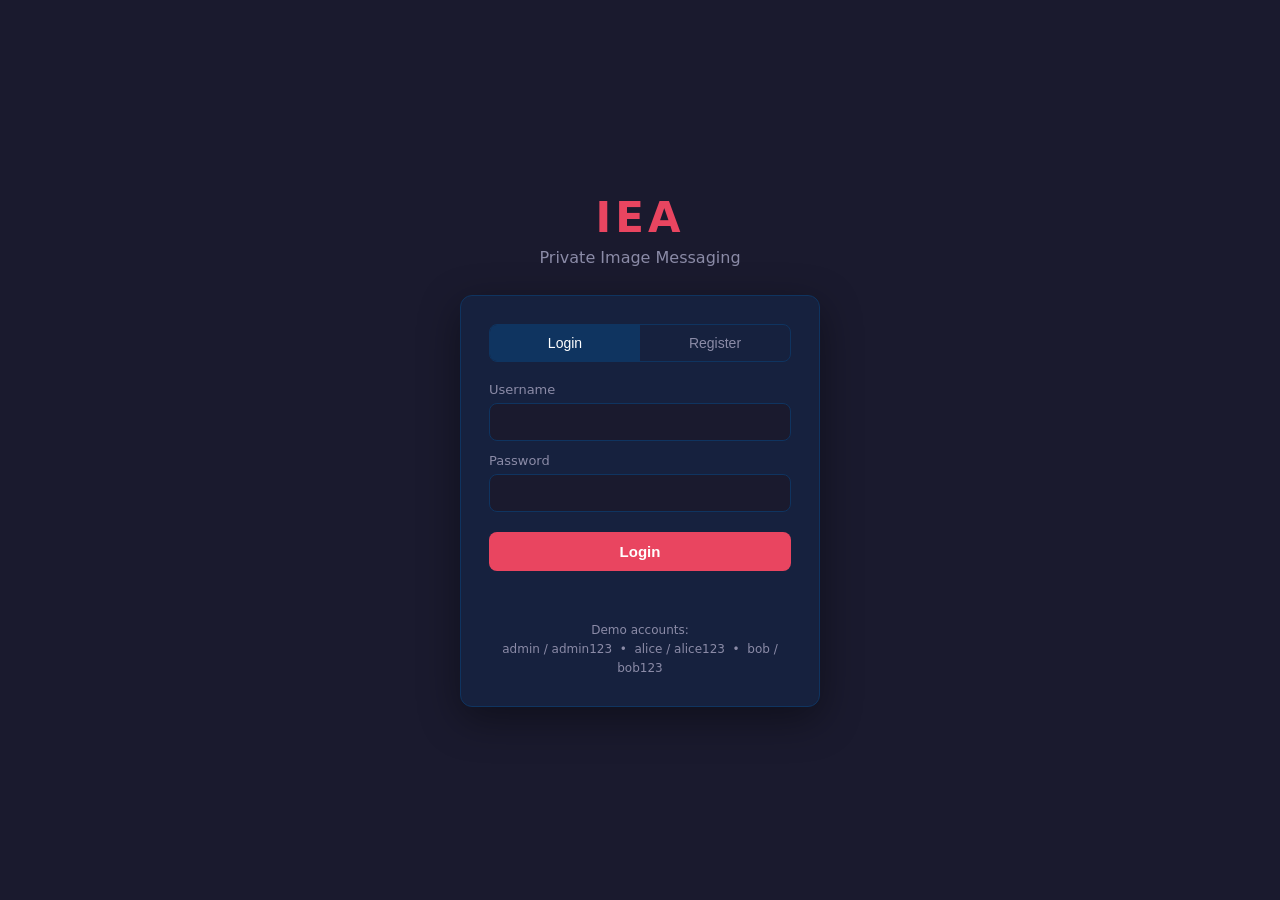
==== frontend/index.html @ 8508d0ea "initial commit" ====
<!DOCTYPE html>
<html lang="en">
<head>
  <meta charset="UTF-8" />
  <meta name="viewport" content="width=device-width, initial-scale=1.0" />
  <title>IEA - Login</title>
  <link rel="stylesheet" href="style.css" />
</head>
<body>
  <div class="auth-wrap">
    <div class="brand">
      <h1>IEA</h1>
      <p>Private Image Messaging</p>
    </div>

    <div class="card">
      <div class="tabs">
        <button id="tab-login" class="active" onclick="showTab('login')">Login</button>
        <button id="tab-register" onclick="showTab('register')">Register</button>
      </div>

      <!-- Login form -->
      <form id="login-form" onsubmit="return doLogin(event)">
        <label>Username</label>
        <input type="text" id="login-username" autocomplete="username" required />
        <label>Password</label>
        <input type="password" id="login-password" autocomplete="current-password" required />
        <button type="submit" class="primary">Login</button>
      </form>

      <!-- Register form -->
      <form id="register-form" style="display:none" onsubmit="return doRegister(event)">
        <label>Username</label>
        <input type="text" id="reg-username" required />
        <label>Password</label>
        <input type="password" id="reg-password" required />
        <button type="submit" class="primary">Create account</button>
      </form>

      <div id="msg" class="msg"></div>

      <div class="hint">
        Demo accounts:<br />
        admin / admin123 &nbsp;•&nbsp; alice / alice123 &nbsp;•&nbsp; bob / bob123
      </div>
    </div>
  </div>

  <script src="app.js"></script>
  <script>
    function showTab(which) {
      const isLogin = which === "login";
      document.getElementById("login-form").style.display = isLogin ? "block" : "none";
      document.getElementById("register-form").style.display = isLogin ? "none" : "block";
      document.getElementById("tab-login").classList.toggle("active", isLogin);
      document.getElementById("tab-register").classList.toggle("active", !isLogin);
      setMsg("");
    }

    function setMsg(text, kind) {
      const el = document.getElementById("msg");
      el.textContent = text;
      el.className = "msg" + (kind ? " " + kind : "");
    }

    async function doLogin(e) {
      e.preventDefault();
      setMsg("Logging in...");
      const username = document.getElementById("login-username").value.trim();
      const password = document.getElementById("login-password").value;
      try {
        const res = await fetch("/login", {
          method: "POST",
          headers: { "Content-Type": "application/json" },
          body: JSON.stringify({ username, password }),
        });
        const data = await res.json();
        if (!res.ok) {
          setMsg(data.detail || "Login failed", "error");
          return false;
        }
        sessionStorage.setItem("session_token", data.session_token);
        sessionStorage.setItem("username", data.username);
        sessionStorage.setItem("is_admin", data.is_admin ? "true" : "false");
        window.location.href = data.is_admin ? "admin.html" : "chat.html";
      } catch (err) {
        setMsg("Network error", "error");
      }
      return false;
    }

    async function doRegister(e) {
      e.preventDefault();
      setMsg("Creating account...");
      const username = document.getElementById("reg-username").value.trim();
      const password = document.getElementById("reg-password").value;
      try {
        const res = await fetch("/register", {
          method: "POST",
          headers: { "Content-Type": "application/json" },
          body: JSON.stringify({ username, password }),
        });
        const data = await res.json();
        if (!res.ok) {
          setMsg(data.detail || "Registration failed", "error");
          return false;
        }
        setMsg("Account created! You can log in now.", "ok");
        showTab("login");
        document.getElementById("login-username").value = username;
      } catch (err) {
        setMsg("Network error", "error");
      }
      return false;
    }

    // If already logged in, skip to the app.
    if (getToken()) {
      window.location.href = isAdmin() ? "admin.html" : "chat.html";
    }
  </script>
</body>
</html>
---- frontend/style.css ----
:root {
  --bg: #1a1a2e;
  --panel: #16213e;
  --accent: #0f3460;
  --highlight: #e94560;
  --text: #e6e6ef;
  --muted: #8b8ba7;
  --green: #3ddc84;
  --red: #ff5c6c;
}

* {
  box-sizing: border-box;
  margin: 0;
  padding: 0;
}

body {
  font-family: "Segoe UI", system-ui, -apple-system, sans-serif;
  background: var(--bg);
  color: var(--text);
  height: 100vh;
  overflow: hidden;
}

/* ------------------------- Auth (index.html) ------------------------- */
.auth-wrap {
  display: flex;
  align-items: center;
  justify-content: center;
  height: 100vh;
  flex-direction: column;
  overflow: auto;
}

.brand {
  text-align: center;
  margin-bottom: 28px;
}

.brand h1 {
  font-size: 42px;
  letter-spacing: 4px;
  color: var(--highlight);
}

.brand p {
  color: var(--muted);
  margin-top: 6px;
}

.card {
  background: var(--panel);
  border: 1px solid var(--accent);
  border-radius: 12px;
  padding: 28px;
  width: 360px;
  box-shadow: 0 12px 40px rgba(0, 0, 0, 0.4);
}

.tabs {
  display: flex;
  margin-bottom: 20px;
  border-radius: 8px;
  overflow: hidden;
  border: 1px solid var(--accent);
}

.tabs button {
  flex: 1;
  padding: 10px;
  background: transparent;
  color: var(--muted);
  border: none;
  cursor: pointer;
  font-size: 14px;
}

.tabs button.active {
  background: var(--accent);
  color: #fff;
}

label {
  display: block;
  font-size: 13px;
  color: var(--muted);
  margin: 12px 0 6px;
}

input[type="text"],
input[type="password"] {
  width: 100%;
  padding: 10px 12px;
  background: var(--bg);
  border: 1px solid var(--accent);
  border-radius: 8px;
  color: var(--text);
  font-size: 14px;
}

input:focus {
  outline: none;
  border-color: var(--highlight);
}

button.primary {
  width: 100%;
  margin-top: 20px;
  padding: 11px;
  background: var(--highlight);
  color: #fff;
  border: none;
  border-radius: 8px;
  cursor: pointer;
  font-size: 15px;
  font-weight: 600;
}

button.primary:hover {
  opacity: 0.9;
}

.msg {
  margin-top: 14px;
  font-size: 13px;
  text-align: center;
  min-height: 18px;
}

.msg.error {
  color: var(--red);
}

.msg.ok {
  color: var(--green);
}

.hint {
  margin-top: 18px;
  font-size: 12px;
  color: var(--muted);
  text-align: center;
  line-height: 1.6;
}

/* ------------------------- Chat (chat.html) ------------------------- */
.app {
  display: flex;
  height: 100vh;
}

.sidebar {
  width: 260px;
  background: var(--panel);
  border-right: 1px solid var(--accent);
  display: flex;
  flex-direction: column;
}

.sidebar-head {
  padding: 18px;
  border-bottom: 1px solid var(--accent);
}

.sidebar-head h2 {
  color: var(--highlight);
  letter-spacing: 2px;
}

.sidebar-head .me {
  font-size: 13px;
  color: var(--muted);
  margin-top: 4px;
}

.user-list {
  flex: 1;
  overflow-y: auto;
}

.user-item {
  padding: 12px 18px;
  cursor: pointer;
  display: flex;
  align-items: center;
  gap: 10px;
  border-bottom: 1px solid rgba(255, 255, 255, 0.04);
}

.user-item:hover {
  background: var(--accent);
}

.user-item.active {
  background: var(--accent);
  border-left: 3px solid var(--highlight);
}

.dot {
  width: 9px;
  height: 9px;
  border-radius: 50%;
  background: var(--muted);
  flex-shrink: 0;
}

.dot.online {
  background: var(--green);
  box-shadow: 0 0 6px var(--green);
}

.logout-btn {
  margin: 14px 18px;
  padding: 9px;
  background: transparent;
  border: 1px solid var(--highlight);
  color: var(--highlight);
  border-radius: 8px;
  cursor: pointer;
}

.logout-btn:hover {
  background: var(--highlight);
  color: #fff;
}

.main {
  flex: 1;
  display: flex;
  flex-direction: column;
}

.chat-head {
  padding: 18px;
  border-bottom: 1px solid var(--accent);
  background: var(--panel);
  font-size: 16px;
}

.messages {
  flex: 1;
  overflow-y: auto;
  padding: 20px;
  display: flex;
  flex-direction: column;
  gap: 14px;
}

.bubble {
  max-width: 60%;
  padding: 12px 14px;
  border-radius: 12px;
  background: var(--panel);
  border: 1px solid var(--accent);
  font-size: 14px;
}

.bubble.mine {
  align-self: flex-end;
  background: var(--accent);
}

.bubble .time {
  display: block;
  font-size: 11px;
  color: var(--muted);
  margin-top: 6px;
}

.bubble img {
  max-width: 240px;
  border-radius: 8px;
  margin-top: 8px;
  display: block;
}

.decrypt-btn {
  margin-top: 6px;
  padding: 7px 12px;
  background: var(--highlight);
  color: #fff;
  border: none;
  border-radius: 6px;
  cursor: pointer;
  font-size: 13px;
}

.sig {
  margin-top: 8px;
  font-size: 13px;
  font-weight: 600;
}

.sig.valid {
  color: var(--green);
}

.sig.invalid {
  color: var(--red);
}

.composer {
  padding: 16px 20px;
  border-top: 1px solid var(--accent);
  background: var(--panel);
  display: flex;
  gap: 12px;
  align-items: center;
}

.composer input[type="file"] {
  flex: 1;
  color: var(--muted);
  font-size: 13px;
}

.composer button {
  padding: 10px 22px;
  background: var(--highlight);
  color: #fff;
  border: none;
  border-radius: 8px;
  cursor: pointer;
  font-weight: 600;
}

.composer button:disabled {
  opacity: 0.5;
  cursor: not-allowed;
}

.empty {
  margin: auto;
  color: var(--muted);
  text-align: center;
}

.lock {
  color: var(--highlight);
}

/* Inline spinner shown during send / open (non-blocking) */
.spinner {
  display: inline-block;
  width: 14px;
  height: 14px;
  border: 2px solid rgba(255, 255, 255, 0.3);
  border-top-color: var(--highlight);
  border-radius: 50%;
  animation: spin 0.7s linear infinite;
  vertical-align: middle;
  margin-right: 7px;
}

@keyframes spin {
  to {
    transform: rotate(360deg);
  }
}

.status {
  display: flex;
  align-items: center;
  font-size: 13px;
  color: var(--muted);
  margin-top: 6px;
}

/* ------------------------- Admin (admin.html) ------------------------- */
.admin-wrap {
  height: 100vh;
  display: flex;
  flex-direction: column;
}

.admin-head {
  padding: 16px 24px;
  background: var(--panel);
  border-bottom: 1px solid var(--accent);
  display: flex;
  justify-content: space-between;
  align-items: center;
}

.admin-head h1 {
  color: var(--highlight);
  letter-spacing: 2px;
  font-size: 22px;
}

.admin-tabs {
  display: flex;
  gap: 4px;
  padding: 12px 24px 0;
  background: var(--panel);
}

.admin-tabs button {
  padding: 10px 18px;
  background: var(--bg);
  color: var(--muted);
  border: 1px solid var(--accent);
  border-bottom: none;
  border-radius: 8px 8px 0 0;
  cursor: pointer;
}

.admin-tabs button.active {
  background: var(--accent);
  color: #fff;
}

.admin-body {
  flex: 1;
  overflow-y: auto;
  padding: 24px;
}

table {
  width: 100%;
  border-collapse: collapse;
  font-size: 14px;
}

th,
td {
  text-align: left;
  padding: 10px 14px;
  border-bottom: 1px solid var(--accent);
}

th {
  color: var(--highlight);
  font-weight: 600;
}

tr:hover td {
  background: rgba(255, 255, 255, 0.03);
}

.badge {
  padding: 2px 8px;
  border-radius: 10px;
  font-size: 12px;
}

.badge.on {
  background: rgba(61, 220, 132, 0.2);
  color: var(--green);
}

.badge.off {
  background: rgba(139, 139, 167, 0.2);
  color: var(--muted);
}

.badge.admin {
  background: rgba(233, 69, 96, 0.2);
  color: var(--highlight);
}

.refresh-note {
  font-size: 12px;
  color: var(--muted);
}
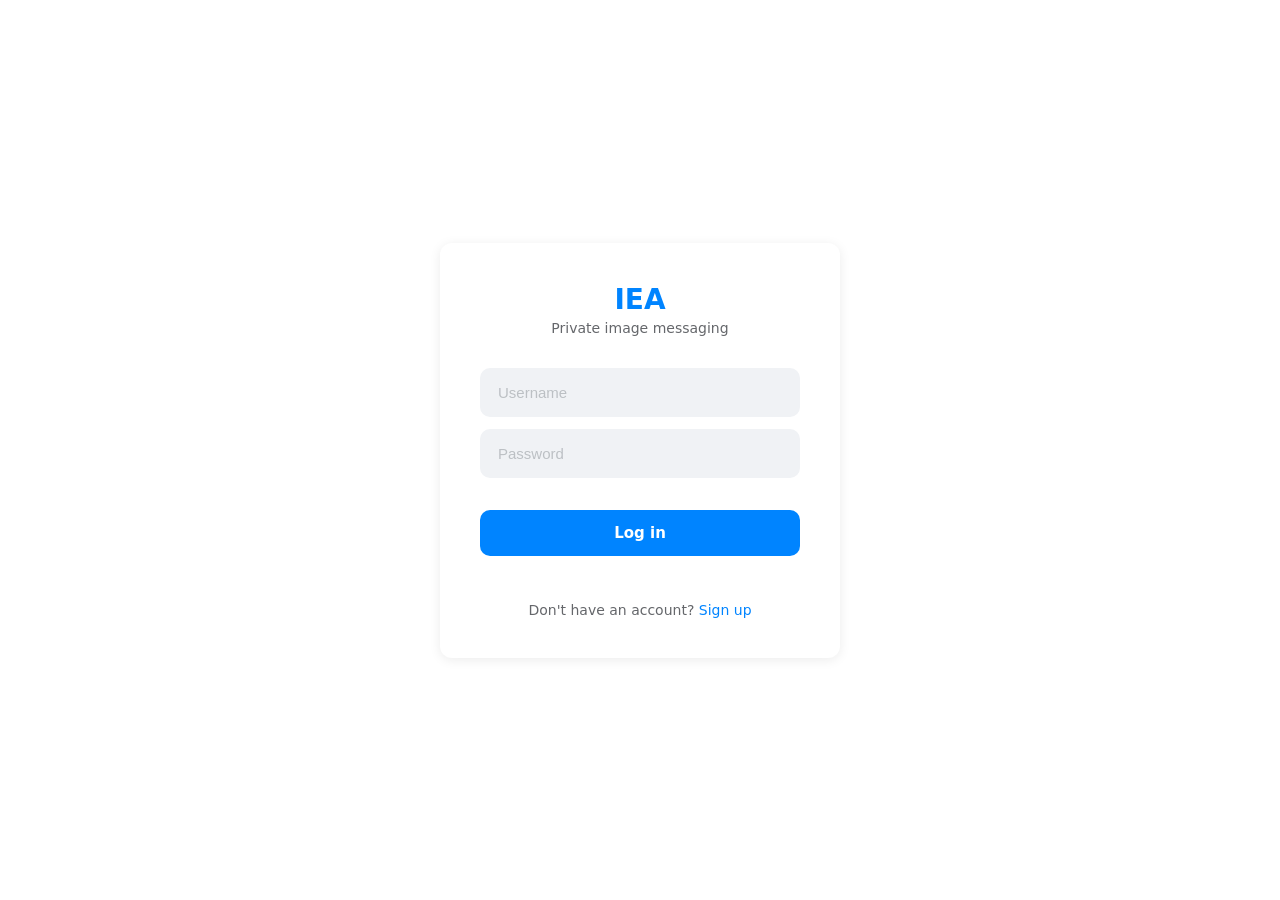
==== commit de13fa79: "blue and white UI" ====
--- a/frontend/index.html
+++ b/frontend/index.html
@@ -3,72 +3,70 @@
 <head>
   <meta charset="UTF-8" />
   <meta name="viewport" content="width=device-width, initial-scale=1.0" />
-  <title>IEA - Login</title>
+  <title>IEA</title>
   <link rel="stylesheet" href="style.css" />
 </head>
-<body>
-  <div class="auth-wrap">
-    <div class="brand">
-      <h1>IEA</h1>
-      <p>Private Image Messaging</p>
-    </div>
+<body class="login-page">
+  <div class="login-card">
+    <div class="app-name">IEA</div>
+    <div class="subtitle">Private image messaging</div>
 
-    <div class="card">
-      <div class="tabs">
-        <button id="tab-login" class="active" onclick="showTab('login')">Login</button>
-        <button id="tab-register" onclick="showTab('register')">Register</button>
-      </div>
+    <form id="auth-form" onsubmit="return submitAuth(event)">
+      <input class="field" type="text" id="username" placeholder="Username"
+             autocomplete="username" required />
+      <input class="field" type="password" id="password" placeholder="Password"
+             autocomplete="current-password" required />
+      <button type="submit" class="btn-primary" id="submit-btn">Log in</button>
+    </form>
 
-      <!-- Login form -->
-      <form id="login-form" onsubmit="return doLogin(event)">
-        <label>Username</label>
-        <input type="text" id="login-username" autocomplete="username" required />
-        <label>Password</label>
-        <input type="password" id="login-password" autocomplete="current-password" required />
-        <button type="submit" class="primary">Login</button>
-      </form>
+    <div class="error-text" id="error"></div>
 
-      <!-- Register form -->
-      <form id="register-form" style="display:none" onsubmit="return doRegister(event)">
-        <label>Username</label>
-        <input type="text" id="reg-username" required />
-        <label>Password</label>
-        <input type="password" id="reg-password" required />
-        <button type="submit" class="primary">Create account</button>
-      </form>
-
-      <div id="msg" class="msg"></div>
-
-      <div class="hint">
-        Demo accounts:<br />
-        admin / admin123 &nbsp;•&nbsp; alice / alice123 &nbsp;•&nbsp; bob / bob123
-      </div>
+    <div class="toggle-text" id="toggle">
+      Don't have an account? <span class="link" onclick="toggleMode()">Sign up</span>
     </div>
   </div>
 
   <script src="app.js"></script>
   <script>
-    function showTab(which) {
-      const isLogin = which === "login";
-      document.getElementById("login-form").style.display = isLogin ? "block" : "none";
-      document.getElementById("register-form").style.display = isLogin ? "none" : "block";
-      document.getElementById("tab-login").classList.toggle("active", isLogin);
-      document.getElementById("tab-register").classList.toggle("active", !isLogin);
-      setMsg("");
+    let mode = "login"; // or "register"
+
+    function toggleMode() {
+      mode = mode === "login" ? "register" : "login";
+      const isLogin = mode === "login";
+      document.getElementById("submit-btn").textContent = isLogin ? "Log in" : "Create Account";
+      document.getElementById("toggle").innerHTML = isLogin
+        ? `Don't have an account? <span class="link" onclick="toggleMode()">Sign up</span>`
+        : `Already have an account? <span class="link" onclick="toggleMode()">Log in</span>`;
+      setError("");
     }
 
-    function setMsg(text, kind) {
-      const el = document.getElementById("msg");
-      el.textContent = text;
-      el.className = "msg" + (kind ? " " + kind : "");
+    function setError(text) {
+      document.getElementById("error").textContent = text;
     }
 
-    async function doLogin(e) {
+    async function submitAuth(e) {
       e.preventDefault();
-      setMsg("Logging in...");
-      const username = document.getElementById("login-username").value.trim();
-      const password = document.getElementById("login-password").value;
+      setError("");
+      const username = document.getElementById("username").value.trim();
+      const password = document.getElementById("password").value;
+      const btn = document.getElementById("submit-btn");
+      btn.disabled = true;
+
       try {
+        if (mode === "register") {
+          const res = await fetch("/register", {
+            method: "POST",
+            headers: { "Content-Type": "application/json" },
+            body: JSON.stringify({ username, password }),
+          });
+          const data = await res.json();
+          if (!res.ok) {
+            setError(data.detail || "Could not create account");
+            return false;
+          }
+          // Auto-login after successful registration.
+        }
+
         const res = await fetch("/login", {
           method: "POST",
           headers: { "Content-Type": "application/json" },
@@ -76,7 +74,7 @@
         });
         const data = await res.json();
         if (!res.ok) {
-          setMsg(data.detail || "Login failed", "error");
+          setError(data.detail || "Incorrect username or password");
           return false;
         }
         sessionStorage.setItem("session_token", data.session_token);
@@ -84,37 +82,13 @@
         sessionStorage.setItem("is_admin", data.is_admin ? "true" : "false");
         window.location.href = data.is_admin ? "admin.html" : "chat.html";
       } catch (err) {
-        setMsg("Network error", "error");
+        setError("Something went wrong, try again");
+      } finally {
+        btn.disabled = false;
       }
       return false;
     }
 
-    async function doRegister(e) {
-      e.preventDefault();
-      setMsg("Creating account...");
-      const username = document.getElementById("reg-username").value.trim();
-      const password = document.getElementById("reg-password").value;
-      try {
-        const res = await fetch("/register", {
-          method: "POST",
-          headers: { "Content-Type": "application/json" },
-          body: JSON.stringify({ username, password }),
-        });
-        const data = await res.json();
-        if (!res.ok) {
-          setMsg(data.detail || "Registration failed", "error");
-          return false;
-        }
-        setMsg("Account created! You can log in now.", "ok");
-        showTab("login");
-        document.getElementById("login-username").value = username;
-      } catch (err) {
-        setMsg("Network error", "error");
-      }
-      return false;
-    }
-
-    // If already logged in, skip to the app.
     if (getToken()) {
       window.location.href = isAdmin() ? "admin.html" : "chat.html";
     }
--- a/frontend/style.css
+++ b/frontend/style.css
@@ -1,12 +1,22 @@
 :root {
-  --bg: #1a1a2e;
-  --panel: #16213e;
-  --accent: #0f3460;
-  --highlight: #e94560;
-  --text: #e6e6ef;
-  --muted: #8b8ba7;
-  --green: #3ddc84;
-  --red: #ff5c6c;
+  --white: #ffffff;
+  --bg-app: #ffffff;
+  --bg-sidebar: #f0f2f5;
+  --bg-input: #f0f2f5;
+  --bg-hover: #f0f2f5;
+  --bg-active: #e7f3ff;
+  --blue: #0084ff;
+  --blue-dark: #0073e6;
+  --bubble-sent: #0084ff;
+  --bubble-sent-text: #ffffff;
+  --bubble-received: #e4e6eb;
+  --bubble-received-text: #050505;
+  --text-primary: #050505;
+  --text-secondary: #65676b;
+  --text-placeholder: #bcc0c4;
+  --border: #e4e6eb;
+  --online-dot: #31a24c;
+  --error: #e41e3f;
 }
 
 * {
@@ -15,342 +25,489 @@
   padding: 0;
 }
 
+html,
 body {
-  font-family: "Segoe UI", system-ui, -apple-system, sans-serif;
-  background: var(--bg);
-  color: var(--text);
+  height: 100%;
+  font-family: system-ui, -apple-system, sans-serif;
+  background: var(--bg-app);
+  color: var(--text-primary);
+}
+
+body {
+  overflow: hidden;
+}
+
+button {
+  font-family: inherit;
+}
+
+/* =========================================================================
+   Login (index.html)
+   ========================================================================= */
+.login-page {
   height: 100vh;
+  display: flex;
+  align-items: center;
+  justify-content: center;
+  background: var(--white);
+}
+
+.login-card {
+  background: var(--white);
+  width: 400px;
+  padding: 40px;
+  border-radius: 12px;
+  box-shadow: 0 2px 12px rgba(0, 0, 0, 0.08);
+}
+
+.login-card .app-name {
+  font-size: 28px;
+  font-weight: 700;
+  color: var(--blue);
+  text-align: center;
+  margin-bottom: 4px;
+}
+
+.login-card .subtitle {
+  font-size: 14px;
+  color: var(--text-secondary);
+  text-align: center;
+  margin-bottom: 32px;
+}
+
+.field {
+  width: 100%;
+  background: var(--bg-input);
+  border: 2px solid transparent;
+  border-radius: 10px;
+  padding: 14px 16px;
+  font-size: 15px;
+  outline: none;
+  margin-bottom: 12px;
+  color: var(--text-primary);
+}
+
+.field::placeholder {
+  color: var(--text-placeholder);
+}
+
+.field:focus {
+  border: 2px solid var(--blue);
+}
+
+.btn-primary {
+  width: 100%;
+  background: var(--blue);
+  color: var(--white);
+  border: none;
+  border-radius: 10px;
+  padding: 14px;
+  font-size: 15px;
+  font-weight: 600;
+  cursor: pointer;
+  margin-top: 20px;
+}
+
+.btn-primary:hover {
+  background: var(--blue-dark);
+}
+
+.btn-primary:disabled {
+  opacity: 0.7;
+  cursor: default;
+}
+
+.toggle-text {
+  font-size: 14px;
+  color: var(--text-secondary);
+  text-align: center;
+  margin-top: 18px;
+}
+
+.toggle-text .link {
+  color: var(--blue);
+  cursor: pointer;
+}
+
+.toggle-text .link:hover {
+  text-decoration: none;
+  color: var(--blue-dark);
+}
+
+.error-text {
+  font-size: 13px;
+  color: var(--error);
+  text-align: center;
+  margin-top: 12px;
+  min-height: 16px;
+}
+
+/* =========================================================================
+   Chat (chat.html)
+   ========================================================================= */
+.app {
+  display: flex;
+  height: 100vh;
+}
+
+/* ---- Sidebar ---- */
+.sidebar {
+  width: 280px;
+  flex-shrink: 0;
+  background: var(--bg-sidebar);
+  display: flex;
+  flex-direction: column;
+  height: 100vh;
+}
+
+.sidebar-top {
+  height: 60px;
+  display: flex;
+  align-items: center;
+  justify-content: space-between;
+  padding: 0 12px;
+  flex-shrink: 0;
+}
+
+.sidebar-top .title {
+  font-size: 20px;
+  font-weight: 700;
+  color: var(--text-primary);
+  padding-left: 4px;
+}
+
+.icon-btn {
+  width: 36px;
+  height: 36px;
+  border-radius: 50%;
+  background: var(--bg-hover);
+  border: none;
+  cursor: pointer;
+  font-size: 20px;
+  line-height: 1;
+  color: var(--text-secondary);
+  display: flex;
+  align-items: center;
+  justify-content: center;
+}
+
+.icon-btn:hover {
+  background: #e2e5e9;
+}
+
+/* Search panel slides in */
+.search-panel {
+  max-height: 0;
   overflow: hidden;
-}
-
-/* ------------------------- Auth (index.html) ------------------------- */
-.auth-wrap {
-  display: flex;
-  align-items: center;
-  justify-content: center;
-  height: 100vh;
-  flex-direction: column;
-  overflow: auto;
-}
-
-.brand {
-  text-align: center;
-  margin-bottom: 28px;
-}
-
-.brand h1 {
-  font-size: 42px;
-  letter-spacing: 4px;
-  color: var(--highlight);
-}
-
-.brand p {
-  color: var(--muted);
-  margin-top: 6px;
-}
-
-.card {
-  background: var(--panel);
-  border: 1px solid var(--accent);
+  transition: max-height 0.25s ease;
+  padding: 0 12px;
+}
+
+.search-panel.open {
+  max-height: 140px;
+}
+
+.search-input {
+  width: 100%;
+  background: var(--bg-input);
+  border: 2px solid transparent;
+  border-radius: 10px;
+  padding: 10px 14px;
+  font-size: 14px;
+  outline: none;
+  margin: 4px 0 8px;
+}
+
+.search-input:focus {
+  border: 2px solid var(--blue);
+}
+
+.search-result {
+  font-size: 13px;
+  color: var(--text-secondary);
+  display: flex;
+  align-items: center;
+  gap: 8px;
+  padding: 0 2px 8px;
+  min-height: 18px;
+}
+
+.search-result .check {
+  color: var(--online-dot);
+}
+
+.add-pill {
+  background: var(--blue);
+  color: var(--white);
+  border: none;
   border-radius: 12px;
-  padding: 28px;
-  width: 360px;
-  box-shadow: 0 12px 40px rgba(0, 0, 0, 0.4);
-}
-
-.tabs {
-  display: flex;
-  margin-bottom: 20px;
-  border-radius: 8px;
-  overflow: hidden;
-  border: 1px solid var(--accent);
-}
-
-.tabs button {
-  flex: 1;
-  padding: 10px;
-  background: transparent;
-  color: var(--muted);
-  border: none;
-  cursor: pointer;
-  font-size: 14px;
-}
-
-.tabs button.active {
-  background: var(--accent);
-  color: #fff;
-}
-
-label {
-  display: block;
-  font-size: 13px;
-  color: var(--muted);
-  margin: 12px 0 6px;
-}
-
-input[type="text"],
-input[type="password"] {
-  width: 100%;
-  padding: 10px 12px;
-  background: var(--bg);
-  border: 1px solid var(--accent);
-  border-radius: 8px;
-  color: var(--text);
-  font-size: 14px;
-}
-
-input:focus {
-  outline: none;
-  border-color: var(--highlight);
-}
-
-button.primary {
-  width: 100%;
-  margin-top: 20px;
-  padding: 11px;
-  background: var(--highlight);
-  color: #fff;
-  border: none;
-  border-radius: 8px;
-  cursor: pointer;
-  font-size: 15px;
-  font-weight: 600;
-}
-
-button.primary:hover {
-  opacity: 0.9;
-}
-
-.msg {
-  margin-top: 14px;
-  font-size: 13px;
-  text-align: center;
-  min-height: 18px;
-}
-
-.msg.error {
-  color: var(--red);
-}
-
-.msg.ok {
-  color: var(--green);
-}
-
-.hint {
-  margin-top: 18px;
+  padding: 3px 12px;
   font-size: 12px;
-  color: var(--muted);
-  text-align: center;
-  line-height: 1.6;
-}
-
-/* ------------------------- Chat (chat.html) ------------------------- */
-.app {
-  display: flex;
-  height: 100vh;
-}
-
-.sidebar {
-  width: 260px;
-  background: var(--panel);
-  border-right: 1px solid var(--accent);
-  display: flex;
-  flex-direction: column;
-}
-
-.sidebar-head {
-  padding: 18px;
-  border-bottom: 1px solid var(--accent);
-}
-
-.sidebar-head h2 {
-  color: var(--highlight);
-  letter-spacing: 2px;
-}
-
-.sidebar-head .me {
-  font-size: 13px;
-  color: var(--muted);
-  margin-top: 4px;
-}
-
+  font-weight: 600;
+  cursor: pointer;
+  margin-left: auto;
+}
+
+.add-pill:hover {
+  background: var(--blue-dark);
+}
+
+/* User list */
 .user-list {
   flex: 1;
   overflow-y: auto;
+  padding: 4px 0;
 }
 
 .user-item {
-  padding: 12px 18px;
-  cursor: pointer;
-  display: flex;
-  align-items: center;
-  gap: 10px;
-  border-bottom: 1px solid rgba(255, 255, 255, 0.04);
+  display: flex;
+  align-items: center;
+  gap: 12px;
+  padding: 8px 12px;
+  margin: 2px 8px;
+  border-radius: 8px;
+  cursor: pointer;
 }
 
 .user-item:hover {
-  background: var(--accent);
+  background: var(--bg-hover);
 }
 
 .user-item.active {
-  background: var(--accent);
-  border-left: 3px solid var(--highlight);
-}
-
-.dot {
-  width: 9px;
-  height: 9px;
+  background: var(--bg-active);
+}
+
+.user-item.active .u-name {
+  color: var(--blue);
+}
+
+.avatar {
+  flex-shrink: 0;
   border-radius: 50%;
-  background: var(--muted);
-  flex-shrink: 0;
-}
-
-.dot.online {
-  background: var(--green);
-  box-shadow: 0 0 6px var(--green);
-}
-
-.logout-btn {
-  margin: 14px 18px;
-  padding: 9px;
-  background: transparent;
-  border: 1px solid var(--highlight);
-  color: var(--highlight);
-  border-radius: 8px;
-  cursor: pointer;
-}
-
-.logout-btn:hover {
-  background: var(--highlight);
-  color: #fff;
-}
-
-.main {
+  display: flex;
+  align-items: center;
+  justify-content: center;
+  color: var(--white);
+  font-weight: 600;
+}
+
+.avatar.lg {
+  width: 44px;
+  height: 44px;
+  font-size: 18px;
+}
+
+.avatar.sm {
+  width: 36px;
+  height: 36px;
+  font-size: 15px;
+}
+
+.u-text {
   flex: 1;
+  min-width: 0;
+}
+
+.u-name {
+  font-size: 14px;
+  font-weight: 600;
+  color: var(--text-primary);
+}
+
+.u-sub {
+  font-size: 13px;
+  color: var(--text-secondary);
+}
+
+.online-dot {
+  width: 10px;
+  height: 10px;
+  border-radius: 50%;
+  background: var(--online-dot);
+  flex-shrink: 0;
+}
+
+.sidebar-bottom {
+  padding: 10px 12px;
+  display: flex;
+  align-items: center;
+  justify-content: space-between;
+  font-size: 13px;
+  color: var(--text-secondary);
+}
+
+.text-link {
+  background: none;
+  border: none;
+  color: var(--blue);
+  cursor: pointer;
+  font-size: 13px;
+  padding: 0;
+}
+
+.text-link:hover {
+  color: var(--blue-dark);
+}
+
+/* ---- Chat area ---- */
+.chat {
+  flex: 1;
   display: flex;
   flex-direction: column;
-}
-
-.chat-head {
-  padding: 18px;
-  border-bottom: 1px solid var(--accent);
-  background: var(--panel);
+  height: 100vh;
+  background: var(--white);
+}
+
+.chat-header {
+  height: 60px;
+  flex-shrink: 0;
+  display: flex;
+  align-items: center;
+  padding: 0 16px;
+  border-bottom: 1px solid var(--border);
+}
+
+.chat-header .ch-text {
+  margin-left: 12px;
+}
+
+.chat-header .ch-name {
   font-size: 16px;
+  font-weight: 700;
+  color: var(--text-primary);
+}
+
+.chat-header .ch-status {
+  font-size: 13px;
+}
+
+.ch-status.online {
+  color: var(--online-dot);
+}
+
+.ch-status.offline {
+  color: var(--text-secondary);
 }
 
 .messages {
   flex: 1;
   overflow-y: auto;
-  padding: 20px;
+  padding: 16px;
   display: flex;
   flex-direction: column;
-  gap: 14px;
+}
+
+.date-sep {
+  text-align: center;
+  font-size: 12px;
+  color: var(--text-secondary);
+  margin: 16px 0;
+}
+
+/* a row holds optional avatar + bubble */
+.msg-row {
+  display: flex;
+  align-items: flex-end;
+  gap: 8px;
+  margin-bottom: 2px;
+}
+
+.msg-row.last {
+  margin-bottom: 10px;
+}
+
+.msg-row.sent {
+  justify-content: flex-end;
+}
+
+.msg-row .avatar.sm {
+  margin-bottom: 2px;
+}
+
+.avatar-spacer {
+  width: 36px;
+  flex-shrink: 0;
 }
 
 .bubble {
-  max-width: 60%;
-  padding: 12px 14px;
+  max-width: 65%;
+  padding: 10px 14px;
+  font-size: 15px;
+  line-height: 1.35;
+  word-wrap: break-word;
+}
+
+.bubble.received {
+  background: var(--bubble-received);
+  color: var(--bubble-received-text);
+  border-radius: 18px 18px 18px 4px;
+}
+
+.bubble.sent {
+  background: var(--bubble-sent);
+  color: var(--bubble-sent-text);
+  border-radius: 18px 18px 4px 18px;
+}
+
+.bubble .img-label {
+  display: flex;
+  align-items: center;
+  gap: 7px;
+}
+
+.view-btn {
+  background: none;
+  border: none;
+  color: var(--blue);
+  font-weight: 600;
+  font-size: 14px;
+  padding: 4px 0;
+  cursor: pointer;
+}
+
+.view-btn:hover {
+  opacity: 0.8;
+}
+
+.bubble img {
+  display: block;
+  max-width: 240px;
   border-radius: 12px;
-  background: var(--panel);
-  border: 1px solid var(--accent);
-  font-size: 14px;
-}
-
-.bubble.mine {
-  align-self: flex-end;
-  background: var(--accent);
-}
-
-.bubble .time {
-  display: block;
-  font-size: 11px;
-  color: var(--muted);
-  margin-top: 6px;
-}
-
-.bubble img {
-  max-width: 240px;
-  border-radius: 8px;
-  margin-top: 8px;
-  display: block;
-}
-
-.decrypt-btn {
-  margin-top: 6px;
-  padding: 7px 12px;
-  background: var(--highlight);
-  color: #fff;
-  border: none;
-  border-radius: 6px;
-  cursor: pointer;
-  font-size: 13px;
-}
-
-.sig {
-  margin-top: 8px;
-  font-size: 13px;
-  font-weight: 600;
-}
-
-.sig.valid {
-  color: var(--green);
-}
-
-.sig.invalid {
-  color: var(--red);
-}
-
-.composer {
-  padding: 16px 20px;
-  border-top: 1px solid var(--accent);
-  background: var(--panel);
-  display: flex;
-  gap: 12px;
-  align-items: center;
-}
-
-.composer input[type="file"] {
-  flex: 1;
-  color: var(--muted);
-  font-size: 13px;
-}
-
-.composer button {
-  padding: 10px 22px;
-  background: var(--highlight);
-  color: #fff;
-  border: none;
-  border-radius: 8px;
-  cursor: pointer;
-  font-weight: 600;
-}
-
-.composer button:disabled {
-  opacity: 0.5;
-  cursor: not-allowed;
-}
-
-.empty {
-  margin: auto;
-  color: var(--muted);
-  text-align: center;
-}
-
-.lock {
-  color: var(--highlight);
-}
-
-/* Inline spinner shown during send / open (non-blocking) */
+  margin-top: 4px;
+}
+
+.delivered {
+  font-size: 12px;
+  color: var(--text-secondary);
+  margin-top: 4px;
+}
+
+.bubble.sent .delivered {
+  color: rgba(255, 255, 255, 0.85);
+}
+
+.loading-inline {
+  display: flex;
+  align-items: center;
+  font-size: 14px;
+  color: var(--text-secondary);
+  padding: 4px 0;
+}
+
 .spinner {
   display: inline-block;
   width: 14px;
   height: 14px;
-  border: 2px solid rgba(255, 255, 255, 0.3);
-  border-top-color: var(--highlight);
+  border: 2px solid rgba(0, 0, 0, 0.15);
+  border-top-color: var(--blue);
   border-radius: 50%;
   animation: spin 0.7s linear infinite;
-  vertical-align: middle;
-  margin-right: 7px;
+  margin-right: 8px;
+}
+
+.bubble.sent .spinner {
+  border: 2px solid rgba(255, 255, 255, 0.4);
+  border-top-color: var(--white);
 }
 
 @keyframes spin {
@@ -359,56 +516,120 @@
   }
 }
 
-.status {
-  display: flex;
-  align-items: center;
-  font-size: 13px;
-  color: var(--muted);
-  margin-top: 6px;
-}
-
-/* ------------------------- Admin (admin.html) ------------------------- */
+.empty-chat {
+  margin: auto;
+  text-align: center;
+  color: var(--text-secondary);
+  font-size: 15px;
+}
+
+/* Composer */
+.composer {
+  flex-shrink: 0;
+  display: flex;
+  align-items: center;
+  gap: 10px;
+  padding: 12px 16px;
+  border-top: 1px solid var(--border);
+}
+
+.attach-btn {
+  width: 40px;
+  height: 40px;
+  border-radius: 50%;
+  background: var(--bg-input);
+  border: none;
+  cursor: pointer;
+  font-size: 20px;
+  color: var(--blue);
+  flex-shrink: 0;
+}
+
+.attach-btn:hover {
+  background: #e2e5e9;
+}
+
+.composer-field {
+  flex: 1;
+  background: var(--bg-input);
+  border-radius: 20px;
+  padding: 10px 16px;
+  font-size: 14px;
+  color: var(--text-secondary);
+  min-height: 40px;
+  display: flex;
+  align-items: center;
+}
+
+.send-btn {
+  background: var(--blue);
+  color: var(--white);
+  border: none;
+  border-radius: 20px;
+  padding: 10px 20px;
+  font-size: 14px;
+  font-weight: 600;
+  cursor: pointer;
+  flex-shrink: 0;
+}
+
+.send-btn:hover {
+  background: var(--blue-dark);
+}
+
+.send-btn:disabled {
+  opacity: 0.5;
+  cursor: default;
+}
+
+/* =========================================================================
+   Admin (admin.html) — light theme, internal monitoring tool
+   ========================================================================= */
 .admin-wrap {
   height: 100vh;
   display: flex;
   flex-direction: column;
+  background: var(--white);
 }
 
 .admin-head {
-  padding: 16px 24px;
-  background: var(--panel);
-  border-bottom: 1px solid var(--accent);
-  display: flex;
+  height: 60px;
+  display: flex;
+  align-items: center;
   justify-content: space-between;
-  align-items: center;
+  padding: 0 24px;
+  border-bottom: 1px solid var(--border);
 }
 
 .admin-head h1 {
-  color: var(--highlight);
-  letter-spacing: 2px;
-  font-size: 22px;
+  font-size: 20px;
+  font-weight: 700;
+  color: var(--blue);
 }
 
 .admin-tabs {
   display: flex;
-  gap: 4px;
+  gap: 8px;
   padding: 12px 24px 0;
-  background: var(--panel);
 }
 
 .admin-tabs button {
-  padding: 10px 18px;
-  background: var(--bg);
-  color: var(--muted);
-  border: 1px solid var(--accent);
-  border-bottom: none;
-  border-radius: 8px 8px 0 0;
-  cursor: pointer;
+  padding: 8px 16px;
+  background: var(--bg-input);
+  color: var(--text-secondary);
+  border: none;
+  border-radius: 8px;
+  cursor: pointer;
+  font-size: 14px;
+}
+
+.admin-tabs button:hover {
+  background: #e2e5e9;
 }
 
 .admin-tabs button.active {
-  background: var(--accent);
-  color: #fff;
+  background: var(--blue);
+  color: var(--white);
 }
 
 .admin-body {
@@ -427,40 +648,42 @@
 td {
   text-align: left;
   padding: 10px 14px;
-  border-bottom: 1px solid var(--accent);
+  border-bottom: 1px solid var(--border);
 }
 
 th {
-  color: var(--highlight);
-  font-weight: 600;
+  color: var(--text-secondary);
+  font-weight: 600;
+  font-size: 13px;
 }
 
 tr:hover td {
-  background: rgba(255, 255, 255, 0.03);
+  background: var(--bg-hover);
 }
 
 .badge {
-  padding: 2px 8px;
-  border-radius: 10px;
+  padding: 2px 10px;
+  border-radius: 12px;
   font-size: 12px;
+  font-weight: 600;
 }
 
 .badge.on {
-  background: rgba(61, 220, 132, 0.2);
-  color: var(--green);
+  background: #e3f3e6;
+  color: var(--online-dot);
 }
 
 .badge.off {
-  background: rgba(139, 139, 167, 0.2);
-  color: var(--muted);
+  background: var(--bg-input);
+  color: var(--text-secondary);
 }
 
 .badge.admin {
-  background: rgba(233, 69, 96, 0.2);
-  color: var(--highlight);
+  background: var(--bg-active);
+  color: var(--blue);
 }
 
 .refresh-note {
   font-size: 12px;
-  color: var(--muted);
-}
+  color: var(--text-secondary);
+}
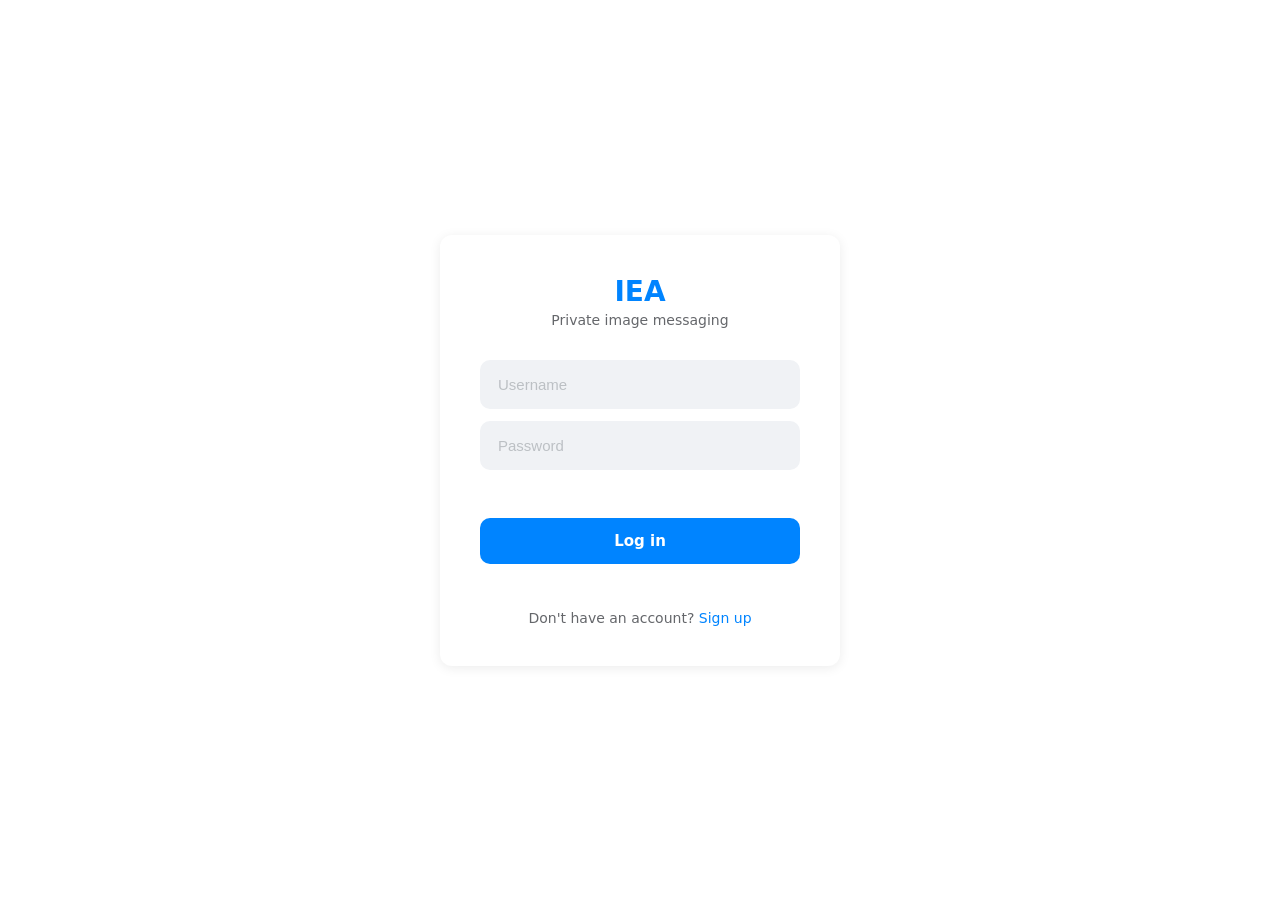
==== commit ba41f2e6: "image viewing issue fixed" ====
--- a/frontend/index.html
+++ b/frontend/index.html
@@ -16,6 +16,9 @@
              autocomplete="username" required />
       <input class="field" type="password" id="password" placeholder="Password"
              autocomplete="current-password" required />
+      <input class="field" type="password" id="confirm-password"
+             placeholder="Confirm password" style="display:none" />
+      <div class="error-text" id="confirm-error" style="margin-top:0"></div>
       <button type="submit" class="btn-primary" id="submit-btn">Log in</button>
     </form>
 
@@ -37,6 +40,9 @@
       document.getElementById("toggle").innerHTML = isLogin
         ? `Don't have an account? <span class="link" onclick="toggleMode()">Sign up</span>`
         : `Already have an account? <span class="link" onclick="toggleMode()">Log in</span>`;
+      // Confirm-password field is only shown when registering.
+      document.getElementById("confirm-password").style.display = isLogin ? "none" : "block";
+      document.getElementById("confirm-error").textContent = "";
       setError("");
     }
 
@@ -47,9 +53,20 @@
     async function submitAuth(e) {
       e.preventDefault();
       setError("");
+      document.getElementById("confirm-error").textContent = "";
       const username = document.getElementById("username").value.trim();
       const password = document.getElementById("password").value;
       const btn = document.getElementById("submit-btn");
+
+      // Confirm-password check (frontend validation only).
+      if (mode === "register") {
+        const confirm = document.getElementById("confirm-password").value;
+        if (password !== confirm) {
+          document.getElementById("confirm-error").textContent = "Passwords do not match";
+          return false;
+        }
+      }
+
       btn.disabled = true;
 
       try {
--- a/frontend/style.css
+++ b/frontend/style.css
@@ -476,6 +476,13 @@
   margin-top: 4px;
 }
 
+.img-placeholder {
+  width: 200px;
+  height: 120px;
+  border-radius: 12px;
+  background: rgba(255, 255, 255, 0.25);
+}
+
 .delivered {
   font-size: 12px;
   color: var(--text-secondary);
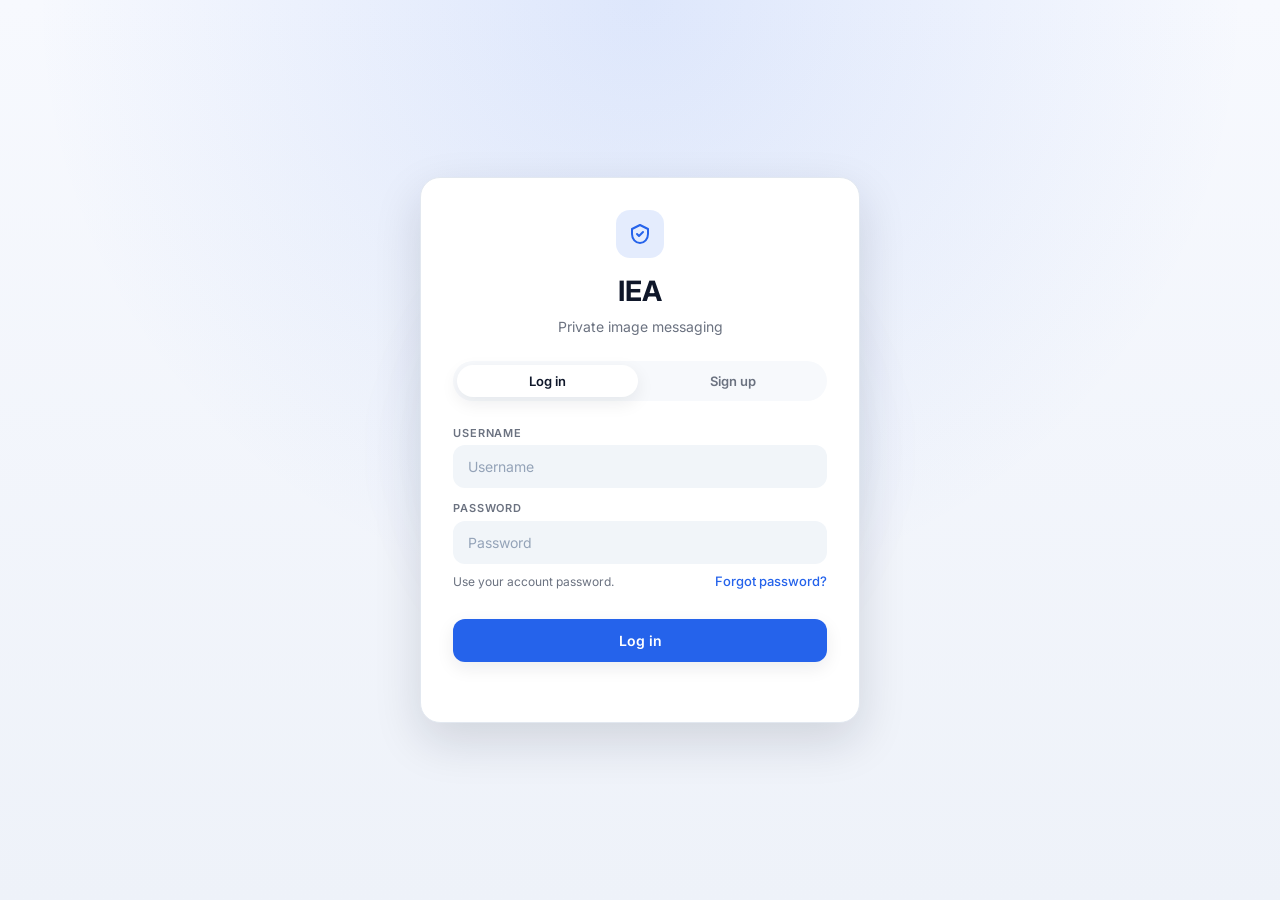
==== commit ea35a717: "Refresh frontend UI styling" ====
--- a/frontend/index.html
+++ b/frontend/index.html
@@ -7,25 +7,53 @@
   <link rel="stylesheet" href="style.css" />
 </head>
 <body class="login-page">
-  <div class="login-card">
-    <div class="app-name">IEA</div>
-    <div class="subtitle">Private image messaging</div>
+  <div class="auth-layout">
+    <div class="auth-glow"></div>
+    <div class="login-card">
+      <div class="brand-mark" aria-hidden="true">
+        <svg viewBox="0 0 24 24" fill="none" stroke="currentColor" stroke-width="2"
+             stroke-linecap="round" stroke-linejoin="round">
+          <path d="M12 3l8 4v5c0 5-3.5 9-8 9s-8-4-8-9V7l8-4z"></path>
+          <path d="M9 12l2 2 4-4"></path>
+        </svg>
+      </div>
+      <div class="app-name">IEA</div>
+      <div class="subtitle">Private image messaging</div>
 
-    <form id="auth-form" onsubmit="return submitAuth(event)">
-      <input class="field" type="text" id="username" placeholder="Username"
-             autocomplete="username" required />
-      <input class="field" type="password" id="password" placeholder="Password"
-             autocomplete="current-password" required />
-      <input class="field" type="password" id="confirm-password"
-             placeholder="Confirm password" style="display:none" />
-      <div class="error-text" id="confirm-error" style="margin-top:0"></div>
-      <button type="submit" class="btn-primary" id="submit-btn">Log in</button>
-    </form>
+      <div class="auth-tabs" id="toggle">
+        <button type="button" class="tab-btn active" id="tab-login" onclick="setMode('login')">
+          Log in
+        </button>
+        <button type="button" class="tab-btn" id="tab-register" onclick="setMode('register')">
+          Sign up
+        </button>
+      </div>
 
-    <div class="error-text" id="error"></div>
+      <form id="auth-form" onsubmit="return submitAuth(event)">
+        <div class="field-group">
+          <label class="label" for="username">Username</label>
+          <input class="field" type="text" id="username" placeholder="Username"
+                 autocomplete="username" required />
+        </div>
+        <div class="field-group">
+          <label class="label" for="password">Password</label>
+          <input class="field" type="password" id="password" placeholder="Password"
+                 autocomplete="current-password" required />
+        </div>
+        <div class="helper-row" id="auth-helper">
+          <span class="helper">Use your account password.</span>
+          <span class="text-link helper-link">Forgot password?</span>
+        </div>
+        <div class="field-group" id="confirm-group" style="display:none">
+          <label class="label" for="confirm-password">Confirm password</label>
+          <input class="field" type="password" id="confirm-password"
+                 placeholder="Confirm password" autocomplete="new-password" />
+        </div>
+        <div class="error-text" id="confirm-error" style="margin-top:0"></div>
+        <button type="submit" class="btn-primary" id="submit-btn">Log in</button>
+      </form>
 
-    <div class="toggle-text" id="toggle">
-      Don't have an account? <span class="link" onclick="toggleMode()">Sign up</span>
+      <div class="error-text" id="error"></div>
     </div>
   </div>
 
@@ -33,17 +61,20 @@
   <script>
     let mode = "login"; // or "register"
 
-    function toggleMode() {
-      mode = mode === "login" ? "register" : "login";
+    function setMode(nextMode) {
+      mode = nextMode;
       const isLogin = mode === "login";
       document.getElementById("submit-btn").textContent = isLogin ? "Log in" : "Create Account";
-      document.getElementById("toggle").innerHTML = isLogin
-        ? `Don't have an account? <span class="link" onclick="toggleMode()">Sign up</span>`
-        : `Already have an account? <span class="link" onclick="toggleMode()">Log in</span>`;
-      // Confirm-password field is only shown when registering.
-      document.getElementById("confirm-password").style.display = isLogin ? "none" : "block";
+      document.getElementById("confirm-group").style.display = isLogin ? "none" : "block";
+      document.getElementById("auth-helper").style.display = isLogin ? "flex" : "none";
+      document.getElementById("tab-login").classList.toggle("active", isLogin);
+      document.getElementById("tab-register").classList.toggle("active", !isLogin);
       document.getElementById("confirm-error").textContent = "";
       setError("");
+    }
+
+    function toggleMode() {
+      setMode(mode === "login" ? "register" : "login");
     }
 
     function setError(text) {
--- a/frontend/style.css
+++ b/frontend/style.css
@@ -1,22 +1,47 @@
+@import url('https://fonts.googleapis.com/css2?family=Inter:wght@400;500;600;700&display=swap');
+
 :root {
+  --bg: #f2f5fb;
+  --surface: #ffffff;
+  --surface-2: #f7f9fc;
+  --text: #0f172a;
+  --muted: #6b7280;
+  --border: #e2e8f0;
+  --primary: #2563eb;
+  --primary-hover: #1d4ed8;
+  --success: #16a34a;
+  --danger: #e11d48;
+
+  --s-1: 4px;
+  --s-2: 8px;
+  --s-3: 12px;
+  --s-4: 16px;
+  --s-5: 24px;
+  --s-6: 32px;
+  --s-7: 40px;
+  --s-8: 48px;
+
+  --r-1: 8px;
+  --r-2: 12px;
+  --r-3: 20px;
+
+  --shadow-1: 0 6px 18px rgba(15, 23, 42, 0.08);
+  --shadow-2: 0 18px 48px rgba(15, 23, 42, 0.14);
+
+  --focus-ring: 0 0 0 3px rgba(37, 99, 235, 0.28);
+  --ease: 180ms ease;
+
   --white: #ffffff;
-  --bg-app: #ffffff;
-  --bg-sidebar: #f0f2f5;
-  --bg-input: #f0f2f5;
-  --bg-hover: #f0f2f5;
-  --bg-active: #e7f3ff;
-  --blue: #0084ff;
-  --blue-dark: #0073e6;
-  --bubble-sent: #0084ff;
+  --bg-input: #f1f5f9;
+  --bg-hover: #eef2f7;
+  --bg-active: #e8f0ff;
+  --text-placeholder: #94a3b8;
+  --bubble-sent: #2563eb;
   --bubble-sent-text: #ffffff;
-  --bubble-received: #e4e6eb;
-  --bubble-received-text: #050505;
-  --text-primary: #050505;
-  --text-secondary: #65676b;
-  --text-placeholder: #bcc0c4;
-  --border: #e4e6eb;
-  --online-dot: #31a24c;
-  --error: #e41e3f;
+  --bubble-received: #eef2f7;
+  --bubble-received-text: #0f172a;
+  --online-dot: #22c55e;
+  --error: #e11d48;
 }
 
 * {
@@ -28,117 +53,330 @@
 html,
 body {
   height: 100%;
-  font-family: system-ui, -apple-system, sans-serif;
-  background: var(--bg-app);
-  color: var(--text-primary);
 }
 
 body {
+  font-family: "Inter", system-ui, -apple-system, "Segoe UI", Roboto, sans-serif;
+  background: linear-gradient(180deg, #f6f8fd 0%, #eef2f9 100%);
+  color: var(--text);
+  line-height: 1.5;
+  -webkit-font-smoothing: antialiased;
   overflow: hidden;
 }
 
-button {
+button,
+input {
   font-family: inherit;
+}
+
+img {
+  max-width: 100%;
+}
+
+button:focus-visible,
+.field:focus-visible,
+.search-input:focus-visible,
+.tab-btn:focus-visible,
+.text-link:focus-visible,
+.icon-btn:focus-visible,
+.send-btn:focus-visible,
+.attach-btn:focus-visible {
+  outline: none;
+  box-shadow: var(--focus-ring);
+}
+
+.label {
+  display: block;
+  font-size: 11px;
+  font-weight: 600;
+  color: var(--muted);
+  text-transform: uppercase;
+  letter-spacing: 0.08em;
+  margin-bottom: var(--s-1);
+}
+
+.helper {
+  font-size: 12px;
+  color: var(--muted);
+}
+
+.helper-row {
+  display: flex;
+  align-items: center;
+  justify-content: space-between;
+  gap: var(--s-3);
+  margin-top: -4px;
+  margin-bottom: var(--s-3);
+}
+
+.helper-link {
+  font-size: 12px;
+}
+
+.field-group {
+  margin-bottom: var(--s-3);
+}
+
+.field,
+.search-input {
+  width: 100%;
+  background: var(--bg-input);
+  border: 1px solid transparent;
+  border-radius: var(--r-2);
+  padding: 12px 14px;
+  font-size: 14px;
+  outline: none;
+  color: var(--text);
+  transition: border var(--ease), box-shadow var(--ease), background var(--ease);
+}
+
+.field::placeholder,
+.search-input::placeholder {
+  color: var(--text-placeholder);
+}
+
+.field:focus,
+.search-input:focus {
+  border-color: rgba(37, 99, 235, 0.45);
+  background: var(--surface);
+  box-shadow: var(--focus-ring);
+}
+
+.btn-primary {
+  width: 100%;
+  background: var(--primary);
+  color: var(--white);
+  border: 1px solid transparent;
+  border-radius: var(--r-2);
+  padding: 12px 16px;
+  font-size: 14px;
+  font-weight: 600;
+  cursor: pointer;
+  box-shadow: var(--shadow-1);
+  transition: background var(--ease), transform var(--ease), box-shadow var(--ease);
+}
+
+.btn-primary:hover {
+  background: var(--primary-hover);
+}
+
+.btn-primary:active {
+  transform: translateY(1px);
+}
+
+.btn-primary:disabled {
+  opacity: 0.6;
+  cursor: default;
+  box-shadow: none;
+}
+
+.btn-primary.ghost {
+  background: var(--surface);
+  color: var(--primary);
+  border-color: rgba(37, 99, 235, 0.2);
+  box-shadow: none;
+}
+
+.btn-primary.ghost:hover {
+  background: rgba(37, 99, 235, 0.08);
+}
+
+.text-link {
+  background: none;
+  border: none;
+  color: var(--primary);
+  cursor: pointer;
+  font-size: 13px;
+  padding: 0;
+  font-weight: 500;
+  transition: color var(--ease);
+}
+
+.text-link:hover {
+  color: var(--primary-hover);
+}
+
+.icon-btn {
+  width: 36px;
+  height: 36px;
+  border-radius: var(--r-2);
+  background: var(--surface);
+  border: 1px solid var(--border);
+  cursor: pointer;
+  font-size: 20px;
+  line-height: 1;
+  color: var(--muted);
+  display: flex;
+  align-items: center;
+  justify-content: center;
+  transition: background var(--ease), color var(--ease), box-shadow var(--ease),
+    border var(--ease), transform var(--ease);
+}
+
+.icon-btn:hover {
+  background: var(--bg-hover);
+  color: var(--text);
+  box-shadow: var(--shadow-1);
+}
+
+.icon-btn:active {
+  transform: translateY(1px);
+}
+
+.icon-btn.sm {
+  width: 32px;
+  height: 32px;
+  font-size: 16px;
+}
+
+.send-btn {
+  background: var(--primary);
+  color: var(--white);
+  border: none;
+  border-radius: 999px;
+  padding: 10px 20px;
+  font-size: 14px;
+  font-weight: 600;
+  cursor: pointer;
+  flex-shrink: 0;
+  transition: background var(--ease), transform var(--ease), box-shadow var(--ease);
+  box-shadow: var(--shadow-1);
+}
+
+.send-btn:hover {
+  background: var(--primary-hover);
+}
+
+.send-btn:disabled {
+  opacity: 0.5;
+  cursor: default;
+  box-shadow: none;
+}
+
+.attach-btn {
+  width: 40px;
+  height: 40px;
+  border-radius: 999px;
+  background: var(--surface);
+  border: 1px solid var(--border);
+  cursor: pointer;
+  font-size: 20px;
+  color: var(--primary);
+  flex-shrink: 0;
+  transition: background var(--ease), box-shadow var(--ease), transform var(--ease);
+}
+
+.attach-btn:hover {
+  background: var(--bg-hover);
+  box-shadow: var(--shadow-1);
+}
+
+.attach-btn:active {
+  transform: translateY(1px);
 }
 
 /* =========================================================================
    Login (index.html)
    ========================================================================= */
 .login-page {
-  height: 100vh;
+  min-height: 100vh;
   display: flex;
   align-items: center;
   justify-content: center;
-  background: var(--white);
+  padding: var(--s-6);
+  background: radial-gradient(circle at top, rgba(37, 99, 235, 0.12), transparent 55%),
+    linear-gradient(180deg, #f7f9fe 0%, #eef2f9 100%);
+}
+
+.auth-layout {
+  position: relative;
+  width: min(440px, 100%);
+}
+
+.auth-glow {
+  position: absolute;
+  inset: -60px;
+  background: radial-gradient(circle, rgba(37, 99, 235, 0.18), transparent 60%);
+  filter: blur(40px);
+  opacity: 0.7;
+  z-index: 0;
 }
 
 .login-card {
-  background: var(--white);
-  width: 400px;
-  padding: 40px;
-  border-radius: 12px;
-  box-shadow: 0 2px 12px rgba(0, 0, 0, 0.08);
+  position: relative;
+  z-index: 1;
+  background: var(--surface);
+  padding: var(--s-6);
+  border-radius: var(--r-3);
+  border: 1px solid var(--border);
+  box-shadow: var(--shadow-2);
+}
+
+.brand-mark {
+  width: 48px;
+  height: 48px;
+  border-radius: 14px;
+  background: rgba(37, 99, 235, 0.12);
+  color: var(--primary);
+  display: flex;
+  align-items: center;
+  justify-content: center;
+  margin: 0 auto var(--s-3);
+}
+
+.brand-mark svg {
+  width: 24px;
+  height: 24px;
 }
 
 .login-card .app-name {
   font-size: 28px;
   font-weight: 700;
-  color: var(--blue);
+  color: var(--text);
   text-align: center;
   margin-bottom: 4px;
 }
 
 .login-card .subtitle {
   font-size: 14px;
-  color: var(--text-secondary);
+  color: var(--muted);
   text-align: center;
-  margin-bottom: 32px;
-}
-
-.field {
-  width: 100%;
-  background: var(--bg-input);
-  border: 2px solid transparent;
-  border-radius: 10px;
-  padding: 14px 16px;
-  font-size: 15px;
-  outline: none;
-  margin-bottom: 12px;
-  color: var(--text-primary);
-}
-
-.field::placeholder {
-  color: var(--text-placeholder);
-}
-
-.field:focus {
-  border: 2px solid var(--blue);
-}
-
-.btn-primary {
-  width: 100%;
-  background: var(--blue);
-  color: var(--white);
+  margin-bottom: var(--s-5);
+}
+
+.auth-tabs {
+  display: flex;
+  gap: var(--s-1);
+  padding: 4px;
+  background: var(--surface-2);
+  border-radius: 999px;
+  margin-bottom: var(--s-5);
+}
+
+.tab-btn {
+  flex: 1;
   border: none;
-  border-radius: 10px;
-  padding: 14px;
-  font-size: 15px;
-  font-weight: 600;
+  background: transparent;
+  color: var(--muted);
+  font-size: 13px;
+  font-weight: 600;
+  padding: 8px 12px;
+  border-radius: 999px;
   cursor: pointer;
-  margin-top: 20px;
-}
-
-.btn-primary:hover {
-  background: var(--blue-dark);
-}
-
-.btn-primary:disabled {
-  opacity: 0.7;
-  cursor: default;
-}
-
-.toggle-text {
-  font-size: 14px;
-  color: var(--text-secondary);
-  text-align: center;
-  margin-top: 18px;
-}
-
-.toggle-text .link {
-  color: var(--blue);
-  cursor: pointer;
-}
-
-.toggle-text .link:hover {
-  text-decoration: none;
-  color: var(--blue-dark);
+  transition: background var(--ease), color var(--ease), box-shadow var(--ease);
+}
+
+.tab-btn.active {
+  background: var(--surface);
+  color: var(--text);
+  box-shadow: var(--shadow-1);
 }
 
 .error-text {
   font-size: 13px;
-  color: var(--error);
+  color: var(--danger);
   text-align: center;
-  margin-top: 12px;
+  margin-top: var(--s-3);
   min-height: 16px;
 }
 
@@ -147,138 +385,128 @@
    ========================================================================= */
 .app {
   display: flex;
-  height: 100vh;
+  height: calc(100vh - 48px);
+  margin: var(--s-5);
+  border-radius: var(--r-3);
+  border: 1px solid var(--border);
+  box-shadow: var(--shadow-2);
+  overflow: hidden;
+  background: var(--surface);
 }
 
 /* ---- Sidebar ---- */
 .sidebar {
-  width: 280px;
+  width: 300px;
   flex-shrink: 0;
-  background: var(--bg-sidebar);
+  background: var(--surface-2);
   display: flex;
   flex-direction: column;
-  height: 100vh;
+  height: 100%;
+  position: relative;
+  border-right: 1px solid var(--border);
 }
 
 .sidebar-top {
-  height: 60px;
+  height: 64px;
   display: flex;
   align-items: center;
   justify-content: space-between;
-  padding: 0 12px;
+  padding: 0 var(--s-4);
   flex-shrink: 0;
 }
 
 .sidebar-top .title {
-  font-size: 20px;
+  font-size: 18px;
   font-weight: 700;
-  color: var(--text-primary);
-  padding-left: 4px;
-}
-
-.icon-btn {
-  width: 36px;
-  height: 36px;
-  border-radius: 50%;
-  background: var(--bg-hover);
-  border: none;
-  cursor: pointer;
-  font-size: 20px;
-  line-height: 1;
-  color: var(--text-secondary);
-  display: flex;
-  align-items: center;
-  justify-content: center;
-}
-
-.icon-btn:hover {
-  background: #e2e5e9;
-}
-
-/* Search panel slides in */
+  color: var(--text);
+}
+
 .search-panel {
   max-height: 0;
   overflow: hidden;
   transition: max-height 0.25s ease;
-  padding: 0 12px;
+  padding: 0 var(--s-4);
 }
 
 .search-panel.open {
   max-height: 140px;
 }
 
-.search-input {
-  width: 100%;
-  background: var(--bg-input);
-  border: 2px solid transparent;
-  border-radius: 10px;
-  padding: 10px 14px;
-  font-size: 14px;
-  outline: none;
-  margin: 4px 0 8px;
-}
-
-.search-input:focus {
-  border: 2px solid var(--blue);
-}
-
 .search-result {
   font-size: 13px;
-  color: var(--text-secondary);
-  display: flex;
-  align-items: center;
-  gap: 8px;
-  padding: 0 2px 8px;
+  color: var(--muted);
+  display: flex;
+  align-items: center;
+  gap: var(--s-2);
+  padding: 0 2px var(--s-2);
   min-height: 18px;
 }
 
 .search-result .check {
-  color: var(--online-dot);
+  color: var(--success);
 }
 
 .add-pill {
-  background: var(--blue);
+  background: var(--primary);
   color: var(--white);
   border: none;
-  border-radius: 12px;
-  padding: 3px 12px;
+  border-radius: 999px;
+  padding: 4px 12px;
   font-size: 12px;
   font-weight: 600;
   cursor: pointer;
   margin-left: auto;
+  transition: background var(--ease);
 }
 
 .add-pill:hover {
-  background: var(--blue-dark);
-}
-
-/* User list */
+  background: var(--primary-hover);
+}
+
 .user-list {
   flex: 1;
   overflow-y: auto;
-  padding: 4px 0;
+  padding: var(--s-2) 0;
 }
 
 .user-item {
   display: flex;
   align-items: center;
-  gap: 12px;
-  padding: 8px 12px;
-  margin: 2px 8px;
-  border-radius: 8px;
+  gap: var(--s-3);
+  padding: var(--s-3) var(--s-4);
+  margin: var(--s-2) var(--s-3);
+  border-radius: var(--r-2);
   cursor: pointer;
+  background: var(--surface);
+  border: 1px solid transparent;
+  position: relative;
+  transition: background var(--ease), border var(--ease), box-shadow var(--ease);
 }
 
 .user-item:hover {
-  background: var(--bg-hover);
+  border-color: var(--border);
+  box-shadow: var(--shadow-1);
 }
 
 .user-item.active {
-  background: var(--bg-active);
+  border-color: rgba(37, 99, 235, 0.3);
+  background: var(--white);
+  box-shadow: var(--shadow-1);
+}
+
+.user-item.active::before {
+  content: "";
+  position: absolute;
+  left: 6px;
+  top: 12px;
+  bottom: 12px;
+  width: 3px;
+  border-radius: 999px;
+  background: var(--primary);
 }
 
 .user-item.active .u-name {
-  color: var(--blue);
+  color: var(--primary);
 }
 
 .avatar {
@@ -311,12 +539,12 @@
 .u-name {
   font-size: 14px;
   font-weight: 600;
-  color: var(--text-primary);
+  color: var(--text);
 }
 
 .u-sub {
-  font-size: 13px;
-  color: var(--text-secondary);
+  font-size: 12px;
+  color: var(--muted);
 }
 
 .online-dot {
@@ -327,26 +555,104 @@
   flex-shrink: 0;
 }
 
+.unread-badge {
+  min-width: 18px;
+  height: 18px;
+  padding: 0 5px;
+  border-radius: 9px;
+  background: var(--primary);
+  color: var(--white);
+  font-size: 11px;
+  font-weight: 700;
+  display: flex;
+  align-items: center;
+  justify-content: center;
+  flex-shrink: 0;
+}
+
+.profile-strip {
+  display: flex;
+  align-items: center;
+  gap: var(--s-2);
+  cursor: pointer;
+  flex: 1;
+  min-width: 0;
+}
+
+.profile-strip:hover {
+  opacity: 0.85;
+}
+
+.profile-popup {
+  display: none;
+  position: absolute;
+  bottom: 72px;
+  left: var(--s-4);
+  width: 260px;
+  padding: var(--s-4);
+  background: var(--surface);
+  border-radius: var(--r-2);
+  border: 1px solid var(--border);
+  box-shadow: var(--shadow-2);
+  z-index: 50;
+}
+
+.profile-popup.open {
+  display: block;
+}
+
+.profile-popup .avatar {
+  margin: 0 auto;
+}
+
+.profile-popup .pp-name {
+  text-align: center;
+  font-weight: 700;
+  font-size: 16px;
+  margin-top: var(--s-2);
+  color: var(--text);
+}
+
+.profile-popup .divider {
+  height: 1px;
+  background: var(--border);
+  margin: var(--s-4) 0;
+}
+
+.profile-popup .pp-label {
+  font-size: 12px;
+  color: var(--muted);
+  margin-bottom: var(--s-2);
+}
+
+.profile-popup .field {
+  margin-bottom: var(--s-2);
+}
+
+.pp-message {
+  font-size: 12px;
+  text-align: center;
+  margin-top: var(--s-2);
+  min-height: 16px;
+}
+
+.pp-message.ok {
+  color: var(--success);
+}
+
+.pp-message.err {
+  color: var(--danger);
+}
+
 .sidebar-bottom {
-  padding: 10px 12px;
+  padding: var(--s-3) var(--s-4);
   display: flex;
   align-items: center;
   justify-content: space-between;
   font-size: 13px;
-  color: var(--text-secondary);
-}
-
-.text-link {
-  background: none;
-  border: none;
-  color: var(--blue);
-  cursor: pointer;
-  font-size: 13px;
-  padding: 0;
-}
-
-.text-link:hover {
-  color: var(--blue-dark);
+  color: var(--muted);
+  border-top: 1px solid var(--border);
+  background: var(--surface);
 }
 
 /* ---- Chat area ---- */
@@ -354,66 +660,92 @@
   flex: 1;
   display: flex;
   flex-direction: column;
-  height: 100vh;
-  background: var(--white);
+  height: 100%;
+  background: var(--surface);
 }
 
 .chat-header {
-  height: 60px;
   flex-shrink: 0;
-  display: flex;
-  align-items: center;
-  padding: 0 16px;
+  padding: var(--s-4) var(--s-5);
   border-bottom: 1px solid var(--border);
+  background: var(--surface);
+}
+
+.chat-header-inner {
+  display: flex;
+  align-items: center;
+  gap: var(--s-3);
+  width: 100%;
+  max-width: 960px;
+  margin: 0 auto;
 }
 
 .chat-header .ch-text {
-  margin-left: 12px;
+  margin-left: 4px;
 }
 
 .chat-header .ch-name {
   font-size: 16px;
   font-weight: 700;
-  color: var(--text-primary);
+  color: var(--text);
 }
 
 .chat-header .ch-status {
-  font-size: 13px;
+  font-size: 12px;
 }
 
 .ch-status.online {
-  color: var(--online-dot);
+  color: var(--success);
 }
 
 .ch-status.offline {
-  color: var(--text-secondary);
+  color: var(--muted);
+}
+
+.ch-actions {
+  margin-left: auto;
+  display: flex;
+  align-items: center;
+  gap: var(--s-2);
+}
+
+.chip {
+  padding: 4px 10px;
+  border-radius: 999px;
+  font-size: 11px;
+  font-weight: 600;
+  color: var(--primary);
+  background: rgba(37, 99, 235, 0.12);
 }
 
 .messages {
   flex: 1;
   overflow-y: auto;
-  padding: 16px;
+  padding: var(--s-5);
   display: flex;
   flex-direction: column;
+  gap: var(--s-2);
+  width: 100%;
+  max-width: 960px;
+  align-self: center;
 }
 
 .date-sep {
   text-align: center;
   font-size: 12px;
-  color: var(--text-secondary);
-  margin: 16px 0;
-}
-
-/* a row holds optional avatar + bubble */
+  color: var(--muted);
+  margin: var(--s-3) 0;
+}
+
 .msg-row {
   display: flex;
   align-items: flex-end;
-  gap: 8px;
+  gap: var(--s-2);
   margin-bottom: 2px;
 }
 
 .msg-row.last {
-  margin-bottom: 10px;
+  margin-bottom: var(--s-3);
 }
 
 .msg-row.sent {
@@ -435,30 +767,31 @@
   font-size: 15px;
   line-height: 1.35;
   word-wrap: break-word;
+  box-shadow: var(--shadow-1);
 }
 
 .bubble.received {
   background: var(--bubble-received);
   color: var(--bubble-received-text);
-  border-radius: 18px 18px 18px 4px;
+  border-radius: 18px 18px 18px 6px;
 }
 
 .bubble.sent {
   background: var(--bubble-sent);
   color: var(--bubble-sent-text);
-  border-radius: 18px 18px 4px 18px;
+  border-radius: 18px 18px 6px 18px;
 }
 
 .bubble .img-label {
   display: flex;
   align-items: center;
-  gap: 7px;
+  gap: var(--s-2);
 }
 
 .view-btn {
   background: none;
   border: none;
-  color: var(--blue);
+  color: var(--primary);
   font-weight: 600;
   font-size: 14px;
   padding: 4px 0;
@@ -472,20 +805,86 @@
 .bubble img {
   display: block;
   max-width: 240px;
-  border-radius: 12px;
+  border-radius: var(--r-2);
   margin-top: 4px;
+  cursor: pointer;
+}
+
+/* Lightbox / image viewer */
+.lightbox {
+  display: none;
+  position: fixed;
+  inset: 0;
+  background: rgba(15, 23, 42, 0.8);
+  z-index: 1000;
+  align-items: center;
+  justify-content: center;
+}
+
+.lightbox.open {
+  display: flex;
+}
+
+.lightbox-content {
+  display: flex;
+  flex-direction: column;
+  align-items: center;
+  gap: var(--s-4);
+  max-width: 92vw;
+  max-height: 92vh;
+}
+
+.lightbox-content img {
+  max-width: 92vw;
+  max-height: 80vh;
+  border-radius: var(--r-2);
+  box-shadow: 0 12px 40px rgba(0, 0, 0, 0.5);
+}
+
+.lightbox-actions {
+  display: flex;
+  gap: var(--s-2);
+}
+
+.lightbox-actions a,
+.lightbox-actions button {
+  background: var(--surface);
+  color: var(--text);
+  border: 1px solid var(--border);
+  border-radius: 999px;
+  padding: 10px 20px;
+  font-size: 13px;
+  font-weight: 600;
+  cursor: pointer;
+  text-decoration: none;
+  transition: background var(--ease), color var(--ease), transform var(--ease);
+}
+
+.lightbox-actions a.download {
+  background: var(--primary);
+  color: var(--white);
+  border-color: transparent;
+}
+
+.lightbox-actions a:hover,
+.lightbox-actions button:hover {
+  background: var(--bg-hover);
+}
+
+.lightbox-actions a.download:hover {
+  background: var(--primary-hover);
 }
 
 .img-placeholder {
   width: 200px;
   height: 120px;
-  border-radius: 12px;
+  border-radius: var(--r-2);
   background: rgba(255, 255, 255, 0.25);
 }
 
 .delivered {
   font-size: 12px;
-  color: var(--text-secondary);
+  color: var(--muted);
   margin-top: 4px;
 }
 
@@ -497,7 +896,7 @@
   display: flex;
   align-items: center;
   font-size: 14px;
-  color: var(--text-secondary);
+  color: var(--muted);
   padding: 4px 0;
 }
 
@@ -505,8 +904,8 @@
   display: inline-block;
   width: 14px;
   height: 14px;
-  border: 2px solid rgba(0, 0, 0, 0.15);
-  border-top-color: var(--blue);
+  border: 2px solid rgba(15, 23, 42, 0.15);
+  border-top-color: var(--primary);
   border-radius: 50%;
   animation: spin 0.7s linear infinite;
   margin-right: 8px;
@@ -526,142 +925,164 @@
 .empty-chat {
   margin: auto;
   text-align: center;
-  color: var(--text-secondary);
+  color: var(--muted);
   font-size: 15px;
+  display: flex;
+  flex-direction: column;
+  align-items: center;
+  gap: var(--s-2);
+}
+
+.empty-chat .empty-ill {
+  width: 56px;
+  height: 56px;
+  border-radius: 16px;
+  background: rgba(37, 99, 235, 0.12);
+  color: var(--primary);
+  display: flex;
+  align-items: center;
+  justify-content: center;
+  margin-bottom: var(--s-1);
+}
+
+.empty-chat .empty-title {
+  font-size: 16px;
+  font-weight: 600;
+  color: var(--text);
+}
+
+.empty-chat .empty-sub {
+  font-size: 13px;
+  color: var(--muted);
+  max-width: 320px;
+}
+
+.empty-chat .btn-primary {
+  width: auto;
 }
 
 /* Composer */
 .composer {
   flex-shrink: 0;
-  display: flex;
-  align-items: center;
-  gap: 10px;
-  padding: 12px 16px;
   border-top: 1px solid var(--border);
-}
-
-.attach-btn {
-  width: 40px;
-  height: 40px;
-  border-radius: 50%;
-  background: var(--bg-input);
-  border: none;
-  cursor: pointer;
-  font-size: 20px;
-  color: var(--blue);
-  flex-shrink: 0;
-}
-
-.attach-btn:hover {
-  background: #e2e5e9;
+  background: var(--surface);
+  padding: var(--s-4) var(--s-5);
+}
+
+.composer-inner {
+  display: flex;
+  align-items: center;
+  gap: var(--s-3);
+  width: 100%;
+  max-width: 960px;
+  margin: 0 auto;
 }
 
 .composer-field {
   flex: 1;
   background: var(--bg-input);
-  border-radius: 20px;
+  border-radius: 999px;
   padding: 10px 16px;
   font-size: 14px;
-  color: var(--text-secondary);
+  color: var(--muted);
   min-height: 40px;
   display: flex;
   align-items: center;
-}
-
-.send-btn {
-  background: var(--blue);
-  color: var(--white);
-  border: none;
-  border-radius: 20px;
-  padding: 10px 20px;
-  font-size: 14px;
-  font-weight: 600;
-  cursor: pointer;
-  flex-shrink: 0;
-}
-
-.send-btn:hover {
-  background: var(--blue-dark);
-}
-
-.send-btn:disabled {
-  opacity: 0.5;
-  cursor: default;
+  border: 1px solid transparent;
+}
+
+.composer-field.active {
+  background: var(--surface);
+  border-color: rgba(37, 99, 235, 0.3);
 }
 
 /* =========================================================================
-   Admin (admin.html) — light theme, internal monitoring tool
+   Admin (admin.html)
    ========================================================================= */
 .admin-wrap {
-  height: 100vh;
+  height: calc(100vh - 48px);
   display: flex;
   flex-direction: column;
-  background: var(--white);
+  margin: var(--s-5);
+  border-radius: var(--r-3);
+  border: 1px solid var(--border);
+  box-shadow: var(--shadow-2);
+  background: var(--surface);
+  overflow: hidden;
 }
 
 .admin-head {
-  height: 60px;
+  height: 64px;
   display: flex;
   align-items: center;
   justify-content: space-between;
-  padding: 0 24px;
+  padding: 0 var(--s-5);
   border-bottom: 1px solid var(--border);
+  background: var(--surface);
 }
 
 .admin-head h1 {
-  font-size: 20px;
+  font-size: 18px;
   font-weight: 700;
-  color: var(--blue);
+  color: var(--text);
 }
 
 .admin-tabs {
   display: flex;
-  gap: 8px;
-  padding: 12px 24px 0;
+  gap: var(--s-2);
+  padding: var(--s-3) var(--s-5) 0;
+  background: var(--surface);
 }
 
 .admin-tabs button {
   padding: 8px 16px;
-  background: var(--bg-input);
-  color: var(--text-secondary);
-  border: none;
-  border-radius: 8px;
+  background: var(--surface-2);
+  color: var(--muted);
+  border: 1px solid transparent;
+  border-radius: var(--r-2);
   cursor: pointer;
-  font-size: 14px;
+  font-size: 13px;
+  font-weight: 600;
+  transition: background var(--ease), color var(--ease), border var(--ease);
 }
 
 .admin-tabs button:hover {
-  background: #e2e5e9;
+  background: var(--bg-hover);
 }
 
 .admin-tabs button.active {
-  background: var(--blue);
+  background: var(--primary);
   color: var(--white);
+  border-color: transparent;
 }
 
 .admin-body {
   flex: 1;
   overflow-y: auto;
-  padding: 24px;
+  padding: var(--s-5);
+  background: var(--surface);
 }
 
 table {
   width: 100%;
   border-collapse: collapse;
-  font-size: 14px;
+  font-size: 13px;
+  background: var(--surface);
 }
 
 th,
 td {
   text-align: left;
-  padding: 10px 14px;
+  padding: 12px 14px;
   border-bottom: 1px solid var(--border);
 }
 
 th {
-  color: var(--text-secondary);
-  font-weight: 600;
-  font-size: 13px;
+  color: var(--muted);
+  font-weight: 600;
+  font-size: 12px;
+  text-transform: uppercase;
+  letter-spacing: 0.05em;
 }
 
 tr:hover td {
@@ -670,27 +1091,135 @@
 
 .badge {
   padding: 2px 10px;
-  border-radius: 12px;
-  font-size: 12px;
+  border-radius: 999px;
+  font-size: 11px;
   font-weight: 600;
 }
 
 .badge.on {
-  background: #e3f3e6;
-  color: var(--online-dot);
+  background: rgba(34, 197, 94, 0.15);
+  color: var(--success);
 }
 
 .badge.off {
   background: var(--bg-input);
-  color: var(--text-secondary);
+  color: var(--muted);
 }
 
 .badge.admin {
-  background: var(--bg-active);
-  color: var(--blue);
+  background: rgba(37, 99, 235, 0.12);
+  color: var(--primary);
 }
 
 .refresh-note {
   font-size: 12px;
-  color: var(--text-secondary);
-}
+  color: var(--muted);
+}
+
+/* Scrollbars */
+.user-list::-webkit-scrollbar,
+.messages::-webkit-scrollbar,
+.admin-body::-webkit-scrollbar {
+  width: 10px;
+}
+
+.user-list::-webkit-scrollbar-thumb,
+.messages::-webkit-scrollbar-thumb,
+.admin-body::-webkit-scrollbar-thumb {
+  background: rgba(15, 23, 42, 0.18);
+  border-radius: 999px;
+}
+
+.user-list::-webkit-scrollbar-track,
+.messages::-webkit-scrollbar-track,
+.admin-body::-webkit-scrollbar-track {
+  background: transparent;
+}
+
+@media (max-width: 1024px) {
+  .app,
+  .admin-wrap {
+    margin: var(--s-4);
+    height: calc(100vh - 32px);
+  }
+
+  .sidebar {
+    width: 260px;
+  }
+}
+
+@media (max-width: 820px) {
+  .app,
+  .admin-wrap {
+    margin: var(--s-3);
+    height: calc(100vh - 24px);
+  }
+
+  .sidebar {
+    width: 230px;
+  }
+
+  .messages {
+    padding: var(--s-4);
+  }
+}
+
+@media (max-width: 720px) {
+  body {
+    overflow: auto;
+  }
+
+  .app {
+    flex-direction: column;
+    height: auto;
+  }
+
+  .sidebar {
+    width: 100%;
+    height: 260px;
+  }
+
+  .chat {
+    height: auto;
+  }
+
+  .messages {
+    max-width: 100%;
+    align-self: stretch;
+  }
+
+  .composer {
+    position: sticky;
+    bottom: 0;
+  }
+
+  .admin-wrap {
+    height: auto;
+  }
+}
+
+@media (max-width: 520px) {
+  .login-card {
+    padding: var(--s-5);
+  }
+
+  .sidebar-top {
+    padding: 0 var(--s-3);
+  }
+
+  .sidebar-bottom {
+    padding: var(--s-3);
+  }
+
+  .chat-header {
+    padding: var(--s-3);
+  }
+
+  .composer {
+    padding: var(--s-3);
+  }
+
+  .messages {
+    padding: var(--s-3);
+  }
+}
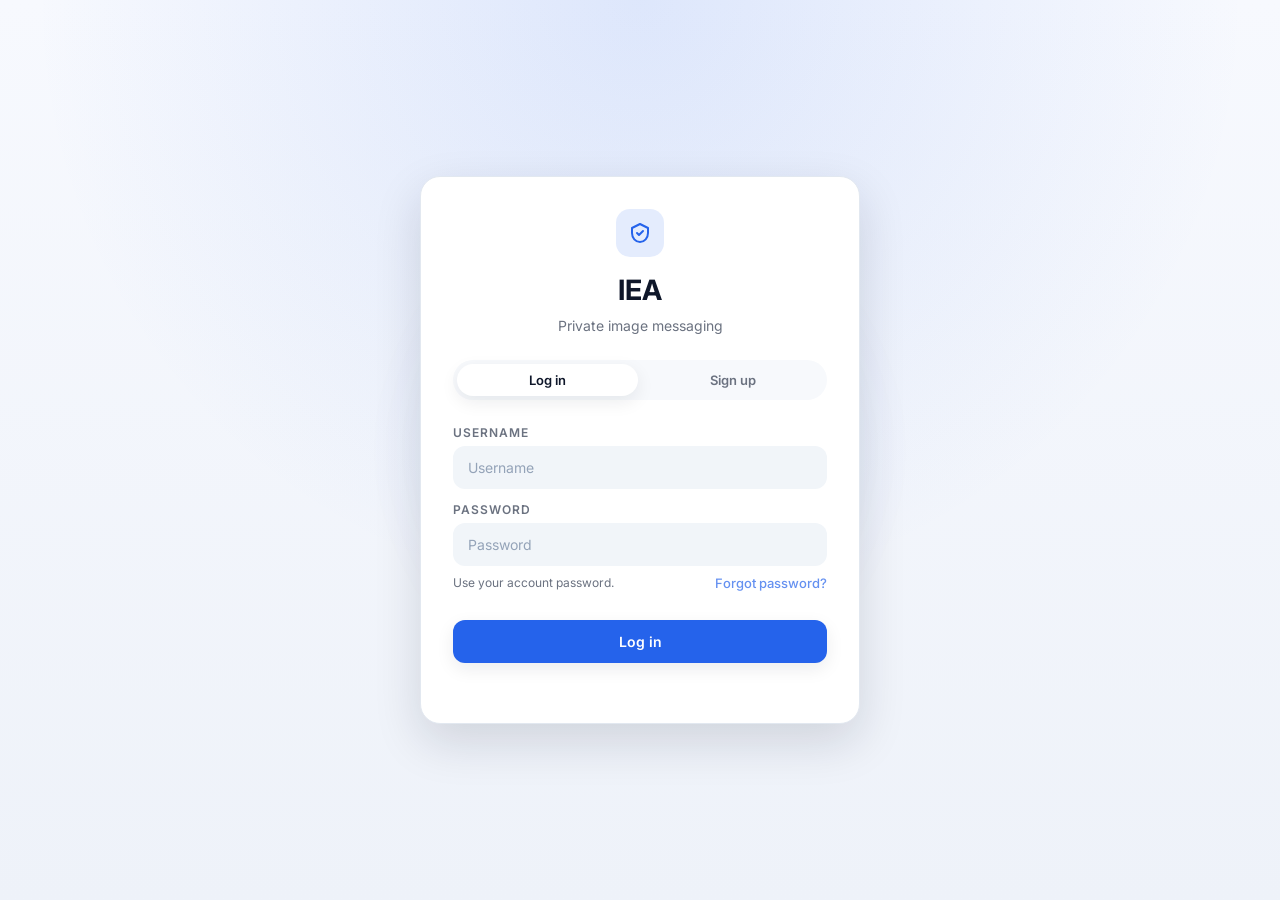
==== commit b093e2b9: "Tighten accessibility sizing" ====
--- a/frontend/index.html
+++ b/frontend/index.html
@@ -42,7 +42,9 @@
         </div>
         <div class="helper-row" id="auth-helper">
           <span class="helper">Use your account password.</span>
-          <span class="text-link helper-link">Forgot password?</span>
+          <button type="button" class="text-link helper-link" aria-disabled="true">
+            Forgot password?
+          </button>
         </div>
         <div class="field-group" id="confirm-group" style="display:none">
           <label class="label" for="confirm-password">Confirm password</label>
--- a/frontend/style.css
+++ b/frontend/style.css
@@ -42,6 +42,15 @@
   --bubble-received-text: #0f172a;
   --online-dot: #22c55e;
   --error: #e11d48;
+  --primary-soft: rgba(37, 99, 235, 0.12);
+  --primary-glow: rgba(37, 99, 235, 0.18);
+  --bg-gradient-top: #f6f8fd;
+  --bg-gradient-bottom: #eef2f9;
+  --bg-auth-start: #f7f9fe;
+  --bg-auth-end: #eef2f9;
+  --bg-body-gradient: linear-gradient(180deg, var(--bg-gradient-top) 0%, var(--bg-gradient-bottom) 100%);
+  --bg-auth-gradient: radial-gradient(circle at top, var(--primary-soft), transparent 55%),
+    linear-gradient(180deg, var(--bg-auth-start) 0%, var(--bg-auth-end) 100%);
 }
 
 * {
@@ -57,7 +66,7 @@
 
 body {
   font-family: "Inter", system-ui, -apple-system, "Segoe UI", Roboto, sans-serif;
-  background: linear-gradient(180deg, #f6f8fd 0%, #eef2f9 100%);
+  background: var(--bg-body-gradient);
   color: var(--text);
   line-height: 1.5;
   -webkit-font-smoothing: antialiased;
@@ -87,7 +96,7 @@
 
 .label {
   display: block;
-  font-size: 11px;
+  font-size: 12px;
   font-weight: 600;
   color: var(--muted);
   text-transform: uppercase;
@@ -111,6 +120,12 @@
 
 .helper-link {
   font-size: 12px;
+}
+
+.helper-link[aria-disabled="true"] {
+  opacity: 0.7;
+  cursor: default;
+  pointer-events: none;
 }
 
 .field-group {
@@ -284,8 +299,7 @@
   align-items: center;
   justify-content: center;
   padding: var(--s-6);
-  background: radial-gradient(circle at top, rgba(37, 99, 235, 0.12), transparent 55%),
-    linear-gradient(180deg, #f7f9fe 0%, #eef2f9 100%);
+  background: var(--bg-auth-gradient);
 }
 
 .auth-layout {
@@ -296,8 +310,8 @@
 .auth-glow {
   position: absolute;
   inset: -60px;
-  background: radial-gradient(circle, rgba(37, 99, 235, 0.18), transparent 60%);
-  filter: blur(40px);
+  background: radial-gradient(circle, var(--primary-glow), transparent 60%);
+  filter: blur(28px);
   opacity: 0.7;
   z-index: 0;
 }
@@ -316,7 +330,7 @@
   width: 48px;
   height: 48px;
   border-radius: 14px;
-  background: rgba(37, 99, 235, 0.12);
+  background: var(--primary-soft);
   color: var(--primary);
   display: flex;
   align-items: center;
@@ -712,10 +726,10 @@
 .chip {
   padding: 4px 10px;
   border-radius: 999px;
-  font-size: 11px;
+  font-size: 12px;
   font-weight: 600;
   color: var(--primary);
-  background: rgba(37, 99, 235, 0.12);
+  background: var(--primary-soft);
 }
 
 .messages {
@@ -937,7 +951,7 @@
   width: 56px;
   height: 56px;
   border-radius: 16px;
-  background: rgba(37, 99, 235, 0.12);
+  background: var(--primary-soft);
   color: var(--primary);
   display: flex;
   align-items: center;
@@ -1092,7 +1106,7 @@
 .badge {
   padding: 2px 10px;
   border-radius: 999px;
-  font-size: 11px;
+  font-size: 12px;
   font-weight: 600;
 }
 
@@ -1107,7 +1121,7 @@
 }
 
 .badge.admin {
-  background: rgba(37, 99, 235, 0.12);
+  background: var(--primary-soft);
   color: var(--primary);
 }
 
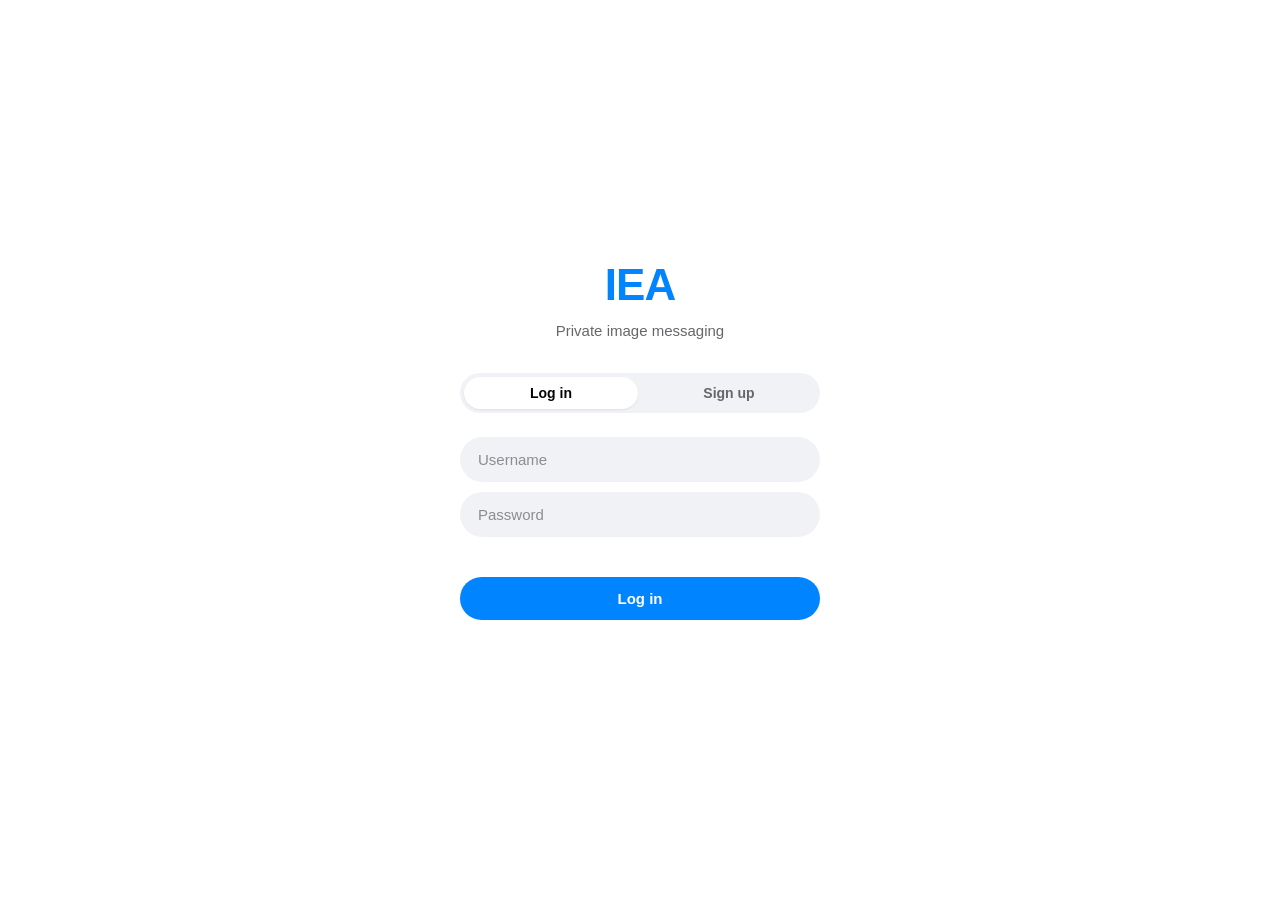
==== commit c14f7012: "Polish chat UI: drag-drop upload, image preview, fix header layout" ====
--- a/frontend/index.html
+++ b/frontend/index.html
@@ -8,55 +8,36 @@
 </head>
 <body class="login-page">
   <div class="auth-layout">
-    <div class="auth-glow"></div>
-    <div class="login-card">
-      <div class="brand-mark" aria-hidden="true">
-        <svg viewBox="0 0 24 24" fill="none" stroke="currentColor" stroke-width="2"
-             stroke-linecap="round" stroke-linejoin="round">
-          <path d="M12 3l8 4v5c0 5-3.5 9-8 9s-8-4-8-9V7l8-4z"></path>
-          <path d="M9 12l2 2 4-4"></path>
-        </svg>
+    <div class="app-name">IEA</div>
+    <div class="subtitle">Private image messaging</div>
+
+    <div class="auth-tabs" id="toggle">
+      <button type="button" class="tab-btn active" id="tab-login" onclick="setMode('login')">
+        Log in
+      </button>
+      <button type="button" class="tab-btn" id="tab-register" onclick="setMode('register')">
+        Sign up
+      </button>
+    </div>
+
+    <form id="auth-form" onsubmit="return submitAuth(event)">
+      <div class="field-group">
+        <input class="field" type="text" id="username" placeholder="Username"
+               autocomplete="username" required />
       </div>
-      <div class="app-name">IEA</div>
-      <div class="subtitle">Private image messaging</div>
+      <div class="field-group">
+        <input class="field" type="password" id="password" placeholder="Password"
+               autocomplete="current-password" required />
+      </div>
+      <div class="field-group" id="confirm-group" style="display:none">
+        <input class="field" type="password" id="confirm-password"
+               placeholder="Confirm password" autocomplete="new-password" />
+      </div>
+      <div class="error-text" id="confirm-error" style="margin-top:0"></div>
+      <button type="submit" class="btn-primary" id="submit-btn">Log in</button>
+    </form>
 
-      <div class="auth-tabs" id="toggle">
-        <button type="button" class="tab-btn active" id="tab-login" onclick="setMode('login')">
-          Log in
-        </button>
-        <button type="button" class="tab-btn" id="tab-register" onclick="setMode('register')">
-          Sign up
-        </button>
-      </div>
-
-      <form id="auth-form" onsubmit="return submitAuth(event)">
-        <div class="field-group">
-          <label class="label" for="username">Username</label>
-          <input class="field" type="text" id="username" placeholder="Username"
-                 autocomplete="username" required />
-        </div>
-        <div class="field-group">
-          <label class="label" for="password">Password</label>
-          <input class="field" type="password" id="password" placeholder="Password"
-                 autocomplete="current-password" required />
-        </div>
-        <div class="helper-row" id="auth-helper">
-          <span class="helper">Use your account password.</span>
-          <button type="button" class="text-link helper-link" aria-disabled="true">
-            Forgot password?
-          </button>
-        </div>
-        <div class="field-group" id="confirm-group" style="display:none">
-          <label class="label" for="confirm-password">Confirm password</label>
-          <input class="field" type="password" id="confirm-password"
-                 placeholder="Confirm password" autocomplete="new-password" />
-        </div>
-        <div class="error-text" id="confirm-error" style="margin-top:0"></div>
-        <button type="submit" class="btn-primary" id="submit-btn">Log in</button>
-      </form>
-
-      <div class="error-text" id="error"></div>
-    </div>
+    <div class="error-text" id="error"></div>
   </div>
 
   <script src="app.js"></script>
@@ -68,7 +49,6 @@
       const isLogin = mode === "login";
       document.getElementById("submit-btn").textContent = isLogin ? "Log in" : "Create Account";
       document.getElementById("confirm-group").style.display = isLogin ? "none" : "block";
-      document.getElementById("auth-helper").style.display = isLogin ? "flex" : "none";
       document.getElementById("tab-login").classList.toggle("active", isLogin);
       document.getElementById("tab-register").classList.toggle("active", !isLogin);
       document.getElementById("confirm-error").textContent = "";
--- a/frontend/style.css
+++ b/frontend/style.css
@@ -1,527 +1,264 @@
-@import url('https://fonts.googleapis.com/css2?family=Inter:wght@400;500;600;700&display=swap');
+/* Messenger-style theme: flat, white, real Messenger blue. */
 
 :root {
-  --bg: #f2f5fb;
-  --surface: #ffffff;
-  --surface-2: #f7f9fc;
-  --text: #0f172a;
-  --muted: #6b7280;
-  --border: #e2e8f0;
-  --primary: #2563eb;
-  --primary-hover: #1d4ed8;
-  --success: #16a34a;
-  --danger: #e11d48;
-
-  --s-1: 4px;
-  --s-2: 8px;
-  --s-3: 12px;
-  --s-4: 16px;
-  --s-5: 24px;
-  --s-6: 32px;
-  --s-7: 40px;
-  --s-8: 48px;
-
-  --r-1: 8px;
-  --r-2: 12px;
-  --r-3: 20px;
-
-  --shadow-1: 0 6px 18px rgba(15, 23, 42, 0.08);
-  --shadow-2: 0 18px 48px rgba(15, 23, 42, 0.14);
-
-  --focus-ring: 0 0 0 3px rgba(37, 99, 235, 0.28);
-  --ease: 180ms ease;
-
-  --white: #ffffff;
-  --bg-input: #f1f5f9;
-  --bg-hover: #eef2f7;
-  --bg-active: #e8f0ff;
-  --text-placeholder: #94a3b8;
-  --bubble-sent: #2563eb;
-  --bubble-sent-text: #ffffff;
-  --bubble-received: #eef2f7;
-  --bubble-received-text: #0f172a;
-  --online-dot: #22c55e;
-  --error: #e11d48;
-  --primary-soft: rgba(37, 99, 235, 0.12);
-  --primary-glow: rgba(37, 99, 235, 0.18);
-  --bg-gradient-top: #f6f8fd;
-  --bg-gradient-bottom: #eef2f9;
-  --bg-auth-start: #f7f9fe;
-  --bg-auth-end: #eef2f9;
-  --bg-body-gradient: linear-gradient(180deg, var(--bg-gradient-top) 0%, var(--bg-gradient-bottom) 100%);
-  --bg-auth-gradient: radial-gradient(circle at top, var(--primary-soft), transparent 55%),
-    linear-gradient(180deg, var(--bg-auth-start) 0%, var(--bg-auth-end) 100%);
-}
-
-* {
-  box-sizing: border-box;
-  margin: 0;
-  padding: 0;
-}
-
-html,
+  --blue: #0084ff;
+  --blue-hover: #0073e6;
+  --bg: #ffffff;
+  --hover: #f0f2f5;
+  --active: #ebf5ff;
+  --input: #f0f2f5;
+  --bubble-received: #f0f0f0;
+  --text: #050505;
+  --muted: #65676b;
+  --placeholder: #8a8d91;
+  --border: #e4e6eb;
+  --online: #31a24c;
+  --error: #fa383e;
+}
+
+* { box-sizing: border-box; margin: 0; padding: 0; }
+
+html, body { height: 100%; }
+
 body {
-  height: 100%;
-}
-
-body {
-  font-family: "Inter", system-ui, -apple-system, "Segoe UI", Roboto, sans-serif;
-  background: var(--bg-body-gradient);
-  color: var(--text);
-  line-height: 1.5;
+  font-family: -apple-system, BlinkMacSystemFont, "Segoe UI", Helvetica, Arial, sans-serif;
+  background: var(--bg);
+  color: var(--text);
+  font-size: 15px;
+  line-height: 1.4;
   -webkit-font-smoothing: antialiased;
   overflow: hidden;
 }
 
-button,
-input {
-  font-family: inherit;
-}
-
-img {
-  max-width: 100%;
-}
-
-button:focus-visible,
-.field:focus-visible,
-.search-input:focus-visible,
-.tab-btn:focus-visible,
-.text-link:focus-visible,
-.icon-btn:focus-visible,
-.send-btn:focus-visible,
-.attach-btn:focus-visible {
+button, input { font-family: inherit; color: inherit; }
+button { cursor: pointer; }
+img { max-width: 100%; }
+a { color: var(--blue); text-decoration: none; }
+
+/* ====== Login page ====== */
+.login-page {
+  height: 100vh;
+  display: flex;
+  align-items: center;
+  justify-content: center;
+  padding: 24px;
+  background: var(--bg);
+  overflow: auto;
+}
+
+.auth-layout { width: 100%; max-width: 360px; }
+.auth-glow { display: none; }
+.login-card { width: 100%; }
+.brand-mark { display: none; }
+
+.app-name {
+  font-size: 44px;
+  font-weight: 700;
+  color: var(--blue);
+  text-align: center;
+  letter-spacing: -1px;
+  margin-bottom: 4px;
+}
+
+.subtitle {
+  font-size: 15px;
+  color: var(--muted);
+  text-align: center;
+  margin-bottom: 32px;
+}
+
+.auth-tabs {
+  display: flex;
+  gap: 4px;
+  background: var(--input);
+  border-radius: 999px;
+  padding: 4px;
+  margin-bottom: 24px;
+}
+
+.tab-btn {
+  flex: 1;
+  background: none;
+  border: none;
+  padding: 8px 14px;
+  border-radius: 999px;
+  font-size: 14px;
+  font-weight: 600;
+  color: var(--muted);
+  transition: background 120ms, color 120ms;
+}
+
+.tab-btn.active {
+  background: var(--bg);
+  color: var(--text);
+  box-shadow: 0 1px 2px rgba(0, 0, 0, 0.08);
+}
+
+.field-group { margin-bottom: 10px; }
+.label { display: none; }
+
+.field {
+  width: 100%;
+  background: var(--input);
+  border: none;
+  border-radius: 999px;
+  padding: 14px 18px;
+  font-size: 15px;
   outline: none;
-  box-shadow: var(--focus-ring);
-}
-
-.label {
-  display: block;
-  font-size: 12px;
-  font-weight: 600;
-  color: var(--muted);
-  text-transform: uppercase;
-  letter-spacing: 0.08em;
-  margin-bottom: var(--s-1);
-}
-
-.helper {
-  font-size: 12px;
-  color: var(--muted);
-}
-
-.helper-row {
-  display: flex;
-  align-items: center;
-  justify-content: space-between;
-  gap: var(--s-3);
-  margin-top: -4px;
-  margin-bottom: var(--s-3);
-}
-
-.helper-link {
-  font-size: 12px;
-}
-
-.helper-link[aria-disabled="true"] {
-  opacity: 0.7;
-  cursor: default;
-  pointer-events: none;
-}
-
-.field-group {
-  margin-bottom: var(--s-3);
-}
-
-.field,
-.search-input {
-  width: 100%;
-  background: var(--bg-input);
-  border: 1px solid transparent;
-  border-radius: var(--r-2);
-  padding: 12px 14px;
-  font-size: 14px;
-  outline: none;
-  color: var(--text);
-  transition: border var(--ease), box-shadow var(--ease), background var(--ease);
-}
-
-.field::placeholder,
-.search-input::placeholder {
-  color: var(--text-placeholder);
-}
-
-.field:focus,
-.search-input:focus {
-  border-color: rgba(37, 99, 235, 0.45);
-  background: var(--surface);
-  box-shadow: var(--focus-ring);
-}
+  color: var(--text);
+  transition: background 120ms, box-shadow 120ms;
+}
+
+.field::placeholder { color: var(--placeholder); }
+.field:focus { background: var(--bg); box-shadow: 0 0 0 2px var(--blue); }
+
+.helper-row { display: none; }
 
 .btn-primary {
   width: 100%;
-  background: var(--primary);
-  color: var(--white);
-  border: 1px solid transparent;
-  border-radius: var(--r-2);
-  padding: 12px 16px;
-  font-size: 14px;
-  font-weight: 600;
-  cursor: pointer;
-  box-shadow: var(--shadow-1);
-  transition: background var(--ease), transform var(--ease), box-shadow var(--ease);
-}
-
-.btn-primary:hover {
-  background: var(--primary-hover);
-}
-
-.btn-primary:active {
-  transform: translateY(1px);
-}
-
-.btn-primary:disabled {
-  opacity: 0.6;
-  cursor: default;
-  box-shadow: none;
-}
+  background: var(--blue);
+  color: #fff;
+  border: none;
+  border-radius: 999px;
+  padding: 13px 18px;
+  font-size: 15px;
+  font-weight: 600;
+  margin-top: 14px;
+  transition: background 120ms;
+}
+
+.btn-primary:hover { background: var(--blue-hover); }
+.btn-primary:disabled { opacity: 0.6; cursor: default; }
 
 .btn-primary.ghost {
-  background: var(--surface);
-  color: var(--primary);
-  border-color: rgba(37, 99, 235, 0.2);
-  box-shadow: none;
-}
-
-.btn-primary.ghost:hover {
-  background: rgba(37, 99, 235, 0.08);
-}
+  background: var(--input);
+  color: var(--text);
+  font-weight: 600;
+}
+.btn-primary.ghost:hover { background: #e2e5e9; }
 
 .text-link {
   background: none;
   border: none;
-  color: var(--primary);
-  cursor: pointer;
+  color: var(--blue);
+  font-size: 14px;
+  font-weight: 600;
+  padding: 0;
+}
+.text-link:hover { color: var(--blue-hover); }
+
+.error-text {
   font-size: 13px;
-  padding: 0;
-  font-weight: 500;
-  transition: color var(--ease);
-}
-
-.text-link:hover {
-  color: var(--primary-hover);
+  color: var(--error);
+  text-align: center;
+  margin-top: 10px;
+  min-height: 16px;
+}
+
+/* ====== App layout ====== */
+.app { display: flex; height: 100vh; }
+
+/* ====== Sidebar ====== */
+.sidebar {
+  width: 340px;
+  flex-shrink: 0;
+  background: var(--bg);
+  border-right: 1px solid var(--border);
+  display: flex;
+  flex-direction: column;
+  position: relative;
+}
+
+.sidebar-top {
+  height: 64px;
+  display: flex;
+  align-items: center;
+  justify-content: space-between;
+  padding: 0 16px;
+  flex-shrink: 0;
+}
+
+.sidebar-top .title {
+  font-size: 22px;
+  font-weight: 700;
 }
 
 .icon-btn {
   width: 36px;
   height: 36px;
-  border-radius: var(--r-2);
-  background: var(--surface);
-  border: 1px solid var(--border);
-  cursor: pointer;
-  font-size: 20px;
-  line-height: 1;
-  color: var(--muted);
-  display: flex;
-  align-items: center;
-  justify-content: center;
-  transition: background var(--ease), color var(--ease), box-shadow var(--ease),
-    border var(--ease), transform var(--ease);
-}
-
-.icon-btn:hover {
-  background: var(--bg-hover);
-  color: var(--text);
-  box-shadow: var(--shadow-1);
-}
-
-.icon-btn:active {
-  transform: translateY(1px);
-}
-
-.icon-btn.sm {
-  width: 32px;
-  height: 32px;
-  font-size: 16px;
-}
-
-.send-btn {
-  background: var(--primary);
-  color: var(--white);
-  border: none;
-  border-radius: 999px;
-  padding: 10px 20px;
-  font-size: 14px;
-  font-weight: 600;
-  cursor: pointer;
-  flex-shrink: 0;
-  transition: background var(--ease), transform var(--ease), box-shadow var(--ease);
-  box-shadow: var(--shadow-1);
-}
-
-.send-btn:hover {
-  background: var(--primary-hover);
-}
-
-.send-btn:disabled {
-  opacity: 0.5;
-  cursor: default;
-  box-shadow: none;
-}
-
-.attach-btn {
-  width: 40px;
-  height: 40px;
-  border-radius: 999px;
-  background: var(--surface);
-  border: 1px solid var(--border);
-  cursor: pointer;
-  font-size: 20px;
-  color: var(--primary);
-  flex-shrink: 0;
-  transition: background var(--ease), box-shadow var(--ease), transform var(--ease);
-}
-
-.attach-btn:hover {
-  background: var(--bg-hover);
-  box-shadow: var(--shadow-1);
-}
-
-.attach-btn:active {
-  transform: translateY(1px);
-}
-
-/* =========================================================================
-   Login (index.html)
-   ========================================================================= */
-.login-page {
-  min-height: 100vh;
-  display: flex;
-  align-items: center;
-  justify-content: center;
-  padding: var(--s-6);
-  background: var(--bg-auth-gradient);
-}
-
-.auth-layout {
-  position: relative;
-  width: min(440px, 100%);
-}
-
-.auth-glow {
-  position: absolute;
-  inset: -60px;
-  background: radial-gradient(circle, var(--primary-glow), transparent 60%);
-  filter: blur(28px);
-  opacity: 0.7;
-  z-index: 0;
-}
-
-.login-card {
-  position: relative;
-  z-index: 1;
-  background: var(--surface);
-  padding: var(--s-6);
-  border-radius: var(--r-3);
-  border: 1px solid var(--border);
-  box-shadow: var(--shadow-2);
-}
-
-.brand-mark {
-  width: 48px;
-  height: 48px;
-  border-radius: 14px;
-  background: var(--primary-soft);
-  color: var(--primary);
-  display: flex;
-  align-items: center;
-  justify-content: center;
-  margin: 0 auto var(--s-3);
-}
-
-.brand-mark svg {
-  width: 24px;
-  height: 24px;
-}
-
-.login-card .app-name {
-  font-size: 28px;
-  font-weight: 700;
-  color: var(--text);
-  text-align: center;
-  margin-bottom: 4px;
-}
-
-.login-card .subtitle {
-  font-size: 14px;
-  color: var(--muted);
-  text-align: center;
-  margin-bottom: var(--s-5);
-}
-
-.auth-tabs {
-  display: flex;
-  gap: var(--s-1);
-  padding: 4px;
-  background: var(--surface-2);
-  border-radius: 999px;
-  margin-bottom: var(--s-5);
-}
-
-.tab-btn {
-  flex: 1;
-  border: none;
-  background: transparent;
-  color: var(--muted);
-  font-size: 13px;
-  font-weight: 600;
-  padding: 8px 12px;
-  border-radius: 999px;
-  cursor: pointer;
-  transition: background var(--ease), color var(--ease), box-shadow var(--ease);
-}
-
-.tab-btn.active {
-  background: var(--surface);
-  color: var(--text);
-  box-shadow: var(--shadow-1);
-}
-
-.error-text {
-  font-size: 13px;
-  color: var(--danger);
-  text-align: center;
-  margin-top: var(--s-3);
-  min-height: 16px;
-}
-
-/* =========================================================================
-   Chat (chat.html)
-   ========================================================================= */
-.app {
-  display: flex;
-  height: calc(100vh - 48px);
-  margin: var(--s-5);
-  border-radius: var(--r-3);
-  border: 1px solid var(--border);
-  box-shadow: var(--shadow-2);
-  overflow: hidden;
-  background: var(--surface);
-}
-
-/* ---- Sidebar ---- */
-.sidebar {
-  width: 300px;
-  flex-shrink: 0;
-  background: var(--surface-2);
-  display: flex;
-  flex-direction: column;
-  height: 100%;
-  position: relative;
-  border-right: 1px solid var(--border);
-}
-
-.sidebar-top {
-  height: 64px;
-  display: flex;
-  align-items: center;
-  justify-content: space-between;
-  padding: 0 var(--s-4);
-  flex-shrink: 0;
-}
-
-.sidebar-top .title {
+  border-radius: 50%;
+  background: var(--input);
+  border: none;
   font-size: 18px;
-  font-weight: 700;
-  color: var(--text);
-}
+  color: var(--text);
+  display: flex;
+  align-items: center;
+  justify-content: center;
+  transition: background 120ms;
+}
+.icon-btn:hover { background: #e2e5e9; }
+.icon-btn.sm { width: 32px; height: 32px; font-size: 16px; }
 
 .search-panel {
   max-height: 0;
   overflow: hidden;
-  transition: max-height 0.25s ease;
-  padding: 0 var(--s-4);
-}
-
-.search-panel.open {
-  max-height: 140px;
-}
+  transition: max-height 200ms ease;
+  padding: 0 16px;
+}
+.search-panel.open { max-height: 160px; padding-bottom: 8px; }
+
+.search-input {
+  width: 100%;
+  background: var(--input);
+  border: none;
+  border-radius: 999px;
+  padding: 10px 16px;
+  font-size: 14px;
+  outline: none;
+  color: var(--text);
+}
+.search-input::placeholder { color: var(--placeholder); }
 
 .search-result {
   font-size: 13px;
   color: var(--muted);
   display: flex;
   align-items: center;
-  gap: var(--s-2);
-  padding: 0 2px var(--s-2);
-  min-height: 18px;
-}
-
-.search-result .check {
-  color: var(--success);
-}
+  gap: 8px;
+  padding: 8px 4px 0;
+  min-height: 20px;
+}
+.search-result .check { color: var(--online); }
 
 .add-pill {
-  background: var(--primary);
-  color: var(--white);
+  background: var(--blue);
+  color: #fff;
   border: none;
   border-radius: 999px;
   padding: 4px 12px;
   font-size: 12px;
   font-weight: 600;
-  cursor: pointer;
   margin-left: auto;
-  transition: background var(--ease);
-}
-
-.add-pill:hover {
-  background: var(--primary-hover);
-}
+}
+.add-pill:hover { background: var(--blue-hover); }
 
 .user-list {
   flex: 1;
   overflow-y: auto;
-  padding: var(--s-2) 0;
+  padding: 4px 8px;
 }
 
 .user-item {
   display: flex;
   align-items: center;
-  gap: var(--s-3);
-  padding: var(--s-3) var(--s-4);
-  margin: var(--s-2) var(--s-3);
-  border-radius: var(--r-2);
+  gap: 12px;
+  padding: 8px 10px;
+  border-radius: 10px;
   cursor: pointer;
-  background: var(--surface);
-  border: 1px solid transparent;
   position: relative;
-  transition: background var(--ease), border var(--ease), box-shadow var(--ease);
-}
-
-.user-item:hover {
-  border-color: var(--border);
-  box-shadow: var(--shadow-1);
-}
-
-.user-item.active {
-  border-color: rgba(37, 99, 235, 0.3);
-  background: var(--white);
-  box-shadow: var(--shadow-1);
-}
-
-.user-item.active::before {
-  content: "";
-  position: absolute;
-  left: 6px;
-  top: 12px;
-  bottom: 12px;
-  width: 3px;
-  border-radius: 999px;
-  background: var(--primary);
-}
-
-.user-item.active .u-name {
-  color: var(--primary);
-}
+}
+.user-item:hover { background: var(--hover); }
+.user-item.active { background: var(--active); }
 
 .avatar {
   flex-shrink: 0;
@@ -529,53 +266,31 @@
   display: flex;
   align-items: center;
   justify-content: center;
-  color: var(--white);
-  font-weight: 600;
-}
-
-.avatar.lg {
-  width: 44px;
-  height: 44px;
-  font-size: 18px;
-}
-
-.avatar.sm {
-  width: 36px;
-  height: 36px;
-  font-size: 15px;
-}
-
-.u-text {
-  flex: 1;
-  min-width: 0;
-}
-
-.u-name {
-  font-size: 14px;
-  font-weight: 600;
-  color: var(--text);
-}
-
-.u-sub {
-  font-size: 12px;
-  color: var(--muted);
-}
+  color: #fff;
+  font-weight: 600;
+}
+.avatar.lg { width: 48px; height: 48px; font-size: 18px; }
+.avatar.sm { width: 36px; height: 36px; font-size: 15px; }
+
+.u-text { flex: 1; min-width: 0; }
+.u-name { font-size: 15px; font-weight: 500; color: var(--text); }
+.u-sub { font-size: 13px; color: var(--muted); margin-top: 2px; }
 
 .online-dot {
   width: 10px;
   height: 10px;
   border-radius: 50%;
-  background: var(--online-dot);
+  background: var(--online);
   flex-shrink: 0;
 }
 
 .unread-badge {
-  min-width: 18px;
-  height: 18px;
-  padding: 0 5px;
-  border-radius: 9px;
-  background: var(--primary);
-  color: var(--white);
+  min-width: 20px;
+  height: 20px;
+  padding: 0 6px;
+  border-radius: 999px;
+  background: var(--blue);
+  color: #fff;
   font-size: 11px;
   font-weight: 700;
   display: flex;
@@ -584,445 +299,422 @@
   flex-shrink: 0;
 }
 
+.sidebar-bottom {
+  padding: 8px 12px;
+  display: flex;
+  align-items: center;
+  justify-content: space-between;
+  gap: 8px;
+  border-top: 1px solid var(--border);
+  flex-shrink: 0;
+}
+
 .profile-strip {
   display: flex;
   align-items: center;
-  gap: var(--s-2);
-  cursor: pointer;
+  gap: 10px;
   flex: 1;
   min-width: 0;
-}
-
-.profile-strip:hover {
-  opacity: 0.85;
-}
-
+  padding: 4px 6px;
+  border-radius: 8px;
+  cursor: pointer;
+}
+.profile-strip:hover { background: var(--hover); }
+
+/* ====== Profile popup ====== */
 .profile-popup {
   display: none;
   position: absolute;
-  bottom: 72px;
-  left: var(--s-4);
-  width: 260px;
-  padding: var(--s-4);
-  background: var(--surface);
-  border-radius: var(--r-2);
-  border: 1px solid var(--border);
-  box-shadow: var(--shadow-2);
+  bottom: 64px;
+  left: 12px;
+  width: 280px;
+  padding: 20px;
+  background: var(--bg);
+  border-radius: 16px;
+  box-shadow: 0 8px 32px rgba(0, 0, 0, 0.18);
   z-index: 50;
 }
-
-.profile-popup.open {
-  display: block;
-}
-
-.profile-popup .avatar {
-  margin: 0 auto;
-}
-
-.profile-popup .pp-name {
+.profile-popup.open { display: block; }
+
+.profile-popup .avatar { margin: 0 auto; }
+.pp-name {
   text-align: center;
-  font-weight: 700;
+  font-weight: 600;
   font-size: 16px;
-  margin-top: var(--s-2);
-  color: var(--text);
-}
-
-.profile-popup .divider {
+  margin-top: 10px;
+}
+
+.divider {
   height: 1px;
   background: var(--border);
-  margin: var(--s-4) 0;
-}
-
-.profile-popup .pp-label {
+  margin: 16px 0;
+}
+
+.pp-label {
   font-size: 12px;
   color: var(--muted);
-  margin-bottom: var(--s-2);
-}
-
-.profile-popup .field {
-  margin-bottom: var(--s-2);
-}
+  margin-bottom: 8px;
+  text-transform: uppercase;
+  letter-spacing: 0.04em;
+  font-weight: 600;
+}
+
+.profile-popup .field { margin-bottom: 8px; }
 
 .pp-message {
-  font-size: 12px;
+  font-size: 13px;
   text-align: center;
-  margin-top: var(--s-2);
-  min-height: 16px;
-}
-
-.pp-message.ok {
-  color: var(--success);
-}
-
-.pp-message.err {
-  color: var(--danger);
-}
-
-.sidebar-bottom {
-  padding: var(--s-3) var(--s-4);
-  display: flex;
-  align-items: center;
-  justify-content: space-between;
-  font-size: 13px;
-  color: var(--muted);
-  border-top: 1px solid var(--border);
-  background: var(--surface);
-}
-
-/* ---- Chat area ---- */
+  margin-top: 10px;
+  min-height: 18px;
+}
+.pp-message.ok { color: var(--online); }
+.pp-message.err { color: var(--error); }
+
+/* ====== Chat area ====== */
 .chat {
   flex: 1;
   display: flex;
   flex-direction: column;
-  height: 100%;
-  background: var(--surface);
+  background: var(--bg);
 }
 
 .chat-header {
-  flex-shrink: 0;
-  padding: var(--s-4) var(--s-5);
+  height: 64px;
+  flex-shrink: 0;
+  display: flex;
+  align-items: center;
+  padding: 0 20px;
   border-bottom: 1px solid var(--border);
-  background: var(--surface);
-}
-
-.chat-header-inner {
-  display: flex;
-  align-items: center;
-  gap: var(--s-3);
-  width: 100%;
-  max-width: 960px;
-  margin: 0 auto;
-}
-
-.chat-header .ch-text {
-  margin-left: 4px;
-}
-
-.chat-header .ch-name {
-  font-size: 16px;
-  font-weight: 700;
-  color: var(--text);
-}
-
-.chat-header .ch-status {
-  font-size: 12px;
-}
-
-.ch-status.online {
-  color: var(--success);
-}
-
-.ch-status.offline {
-  color: var(--muted);
-}
-
-.ch-actions {
-  margin-left: auto;
-  display: flex;
-  align-items: center;
-  gap: var(--s-2);
-}
-
-.chip {
-  padding: 4px 10px;
-  border-radius: 999px;
-  font-size: 12px;
-  font-weight: 600;
-  color: var(--primary);
-  background: var(--primary-soft);
-}
+}
+
+.chat-header .ch-text { margin-left: 12px; }
+.ch-name { font-size: 16px; font-weight: 600; }
+.ch-status { font-size: 12px; margin-top: 1px; }
+.ch-status.online { color: var(--online); }
+.ch-status.offline { color: var(--muted); }
 
 .messages {
   flex: 1;
   overflow-y: auto;
-  padding: var(--s-5);
+  padding: 20px 20px 8px;
   display: flex;
   flex-direction: column;
-  gap: var(--s-2);
-  width: 100%;
-  max-width: 960px;
-  align-self: center;
 }
 
 .date-sep {
   text-align: center;
   font-size: 12px;
   color: var(--muted);
-  margin: var(--s-3) 0;
+  margin: 16px 0 8px;
+  font-weight: 600;
 }
 
 .msg-row {
   display: flex;
   align-items: flex-end;
-  gap: var(--s-2);
+  gap: 8px;
   margin-bottom: 2px;
 }
-
-.msg-row.last {
-  margin-bottom: var(--s-3);
-}
-
-.msg-row.sent {
-  justify-content: flex-end;
-}
-
-.msg-row .avatar.sm {
-  margin-bottom: 2px;
-}
-
-.avatar-spacer {
-  width: 36px;
-  flex-shrink: 0;
-}
+.msg-row.last { margin-bottom: 10px; }
+.msg-row.sent { justify-content: flex-end; }
+
+.avatar-spacer { width: 36px; flex-shrink: 0; }
 
 .bubble {
   max-width: 65%;
-  padding: 10px 14px;
+  padding: 8px 12px;
   font-size: 15px;
   line-height: 1.35;
   word-wrap: break-word;
-  box-shadow: var(--shadow-1);
 }
 
 .bubble.received {
   background: var(--bubble-received);
-  color: var(--bubble-received-text);
-  border-radius: 18px 18px 18px 6px;
+  color: var(--text);
+  border-radius: 18px 18px 18px 4px;
 }
 
 .bubble.sent {
-  background: var(--bubble-sent);
-  color: var(--bubble-sent-text);
-  border-radius: 18px 18px 6px 18px;
-}
-
-.bubble .img-label {
-  display: flex;
-  align-items: center;
-  gap: var(--s-2);
-}
-
-.view-btn {
-  background: none;
-  border: none;
-  color: var(--primary);
-  font-weight: 600;
-  font-size: 14px;
-  padding: 4px 0;
-  cursor: pointer;
-}
-
-.view-btn:hover {
-  opacity: 0.8;
+  background: var(--blue);
+  color: #fff;
+  border-radius: 18px 18px 4px 18px;
 }
 
 .bubble img {
   display: block;
-  max-width: 240px;
-  border-radius: var(--r-2);
-  margin-top: 4px;
+  max-width: 260px;
+  max-height: 340px;
+  border-radius: 14px;
   cursor: pointer;
 }
 
-/* Lightbox / image viewer */
+.bubble.received,
+.bubble.sent {
+  padding: 0;
+  overflow: hidden;
+}
+
+.bubble.received:not(:has(img)),
+.bubble.sent:not(:has(img)) {
+  padding: 8px 12px;
+}
+
+.delivered {
+  font-size: 11px;
+  color: var(--muted);
+  margin: 4px 12px 6px;
+}
+.bubble.sent .delivered { color: rgba(255, 255, 255, 0.85); }
+
+.loading-inline {
+  display: flex;
+  align-items: center;
+  font-size: 14px;
+  color: var(--muted);
+}
+.bubble .loading-inline { padding: 10px 14px; }
+.bubble.sent .loading-inline { color: rgba(255, 255, 255, 0.85); }
+
+.spinner {
+  display: inline-block;
+  width: 14px;
+  height: 14px;
+  border: 2px solid rgba(0, 0, 0, 0.15);
+  border-top-color: var(--blue);
+  border-radius: 50%;
+  animation: spin 0.7s linear infinite;
+  margin-right: 8px;
+}
+.bubble.sent .spinner {
+  border: 2px solid rgba(255, 255, 255, 0.4);
+  border-top-color: #fff;
+}
+
+@keyframes spin { to { transform: rotate(360deg); } }
+
+.empty-chat {
+  margin: auto;
+  text-align: center;
+  color: var(--muted);
+  padding: 20px;
+}
+.empty-ill {
+  width: 56px;
+  height: 56px;
+  border-radius: 50%;
+  background: var(--input);
+  color: var(--muted);
+  display: flex;
+  align-items: center;
+  justify-content: center;
+  margin: 0 auto 14px;
+}
+.empty-ill svg { width: 26px; height: 26px; }
+.empty-title { font-size: 17px; font-weight: 600; color: var(--text); }
+.empty-sub { font-size: 14px; margin-top: 4px; }
+
+.empty-chat .btn-primary {
+  width: auto;
+  padding: 8px 20px;
+  margin-top: 16px;
+}
+
+/* ====== Composer ====== */
+.composer {
+  flex-shrink: 0;
+  padding: 10px 16px 14px;
+}
+
+.composer-inner {
+  display: flex;
+  align-items: center;
+  gap: 10px;
+}
+
+.attach-btn {
+  width: 36px;
+  height: 36px;
+  border-radius: 50%;
+  background: none;
+  border: none;
+  font-size: 22px;
+  color: var(--blue);
+  display: flex;
+  align-items: center;
+  justify-content: center;
+  flex-shrink: 0;
+}
+.attach-btn:hover { background: var(--input); }
+
+.composer-field {
+  flex: 1;
+  background: var(--input);
+  border-radius: 999px;
+  padding: 10px 16px;
+  font-size: 14px;
+  color: var(--muted);
+  min-height: 38px;
+  display: flex;
+  align-items: center;
+  overflow: hidden;
+  text-overflow: ellipsis;
+  white-space: nowrap;
+}
+
+.send-btn {
+  background: none;
+  color: var(--blue);
+  border: none;
+  border-radius: 999px;
+  padding: 8px 16px;
+  font-size: 15px;
+  font-weight: 600;
+  flex-shrink: 0;
+}
+.send-btn:hover:not(:disabled) { background: var(--input); }
+.send-btn:disabled { color: var(--placeholder); cursor: default; }
+
+.composer-field.active { color: var(--text); }
+
+/* Preview strip (image picked, ready to send) */
+.preview-strip {
+  display: none;
+  align-items: center;
+  gap: 12px;
+  padding: 10px 12px;
+  margin-bottom: 8px;
+  background: var(--input);
+  border-radius: 14px;
+  animation: slideUp 180ms ease-out;
+}
+.preview-strip.open { display: flex; }
+
+.preview-thumb {
+  position: relative;
+  width: 60px;
+  height: 60px;
+  flex-shrink: 0;
+}
+.preview-thumb img {
+  width: 100%;
+  height: 100%;
+  object-fit: cover;
+  border-radius: 10px;
+  display: block;
+}
+.preview-x {
+  position: absolute;
+  top: -6px;
+  right: -6px;
+  width: 22px;
+  height: 22px;
+  border-radius: 50%;
+  background: var(--text);
+  color: #fff;
+  border: 2px solid var(--bg);
+  font-size: 14px;
+  line-height: 1;
+  display: flex;
+  align-items: center;
+  justify-content: center;
+}
+.preview-x:hover { background: var(--error); }
+
+.preview-meta { flex: 1; min-width: 0; }
+.preview-name {
+  font-size: 14px;
+  font-weight: 500;
+  color: var(--text);
+  white-space: nowrap;
+  overflow: hidden;
+  text-overflow: ellipsis;
+}
+.preview-hint { font-size: 12px; color: var(--muted); margin-top: 2px; }
+
+/* Drag-and-drop overlay */
+.drop-overlay {
+  display: none;
+  position: fixed;
+  inset: 0;
+  background: rgba(0, 132, 255, 0.08);
+  z-index: 900;
+  pointer-events: none;
+  align-items: center;
+  justify-content: center;
+}
+.drop-overlay.open { display: flex; }
+.drop-overlay-inner {
+  background: var(--bg);
+  border: 2px dashed var(--blue);
+  border-radius: 20px;
+  padding: 40px 64px;
+  font-size: 18px;
+  font-weight: 600;
+  color: var(--blue);
+  box-shadow: 0 12px 48px rgba(0, 132, 255, 0.2);
+}
+
+/* Subtle slide/fade on new bubbles + animations */
+@keyframes msgIn {
+  from { opacity: 0; transform: translateY(6px); }
+  to   { opacity: 1; transform: none; }
+}
+@keyframes slideUp {
+  from { opacity: 0; transform: translateY(8px); }
+  to   { opacity: 1; transform: none; }
+}
+.msg-row { animation: msgIn 200ms ease-out; }
+
+/* ====== Lightbox ====== */
 .lightbox {
   display: none;
   position: fixed;
   inset: 0;
-  background: rgba(15, 23, 42, 0.8);
+  background: rgba(0, 0, 0, 0.92);
   z-index: 1000;
   align-items: center;
   justify-content: center;
-}
-
-.lightbox.open {
-  display: flex;
-}
+  padding: 24px;
+}
+.lightbox.open { display: flex; }
 
 .lightbox-content {
   display: flex;
   flex-direction: column;
   align-items: center;
-  gap: var(--s-4);
-  max-width: 92vw;
-  max-height: 92vh;
+  gap: 20px;
 }
 
 .lightbox-content img {
-  max-width: 92vw;
+  max-width: 90vw;
   max-height: 80vh;
-  border-radius: var(--r-2);
-  box-shadow: 0 12px 40px rgba(0, 0, 0, 0.5);
-}
-
-.lightbox-actions {
-  display: flex;
-  gap: var(--s-2);
-}
+  border-radius: 8px;
+}
+
+.lightbox-actions { display: flex; gap: 10px; }
 
 .lightbox-actions a,
 .lightbox-actions button {
-  background: var(--surface);
-  color: var(--text);
-  border: 1px solid var(--border);
-  border-radius: 999px;
-  padding: 10px 20px;
-  font-size: 13px;
-  font-weight: 600;
-  cursor: pointer;
+  background: rgba(255, 255, 255, 0.12);
+  color: #fff;
+  border: none;
+  border-radius: 999px;
+  padding: 8px 22px;
+  font-size: 14px;
+  font-weight: 600;
   text-decoration: none;
-  transition: background var(--ease), color var(--ease), transform var(--ease);
-}
-
-.lightbox-actions a.download {
-  background: var(--primary);
-  color: var(--white);
-  border-color: transparent;
-}
-
+  backdrop-filter: blur(4px);
+}
+.lightbox-actions a.download { background: var(--blue); }
 .lightbox-actions a:hover,
-.lightbox-actions button:hover {
-  background: var(--bg-hover);
-}
-
-.lightbox-actions a.download:hover {
-  background: var(--primary-hover);
-}
-
-.img-placeholder {
-  width: 200px;
-  height: 120px;
-  border-radius: var(--r-2);
-  background: rgba(255, 255, 255, 0.25);
-}
-
-.delivered {
-  font-size: 12px;
-  color: var(--muted);
-  margin-top: 4px;
-}
-
-.bubble.sent .delivered {
-  color: rgba(255, 255, 255, 0.85);
-}
-
-.loading-inline {
-  display: flex;
-  align-items: center;
-  font-size: 14px;
-  color: var(--muted);
-  padding: 4px 0;
-}
-
-.spinner {
-  display: inline-block;
-  width: 14px;
-  height: 14px;
-  border: 2px solid rgba(15, 23, 42, 0.15);
-  border-top-color: var(--primary);
-  border-radius: 50%;
-  animation: spin 0.7s linear infinite;
-  margin-right: 8px;
-}
-
-.bubble.sent .spinner {
-  border: 2px solid rgba(255, 255, 255, 0.4);
-  border-top-color: var(--white);
-}
-
-@keyframes spin {
-  to {
-    transform: rotate(360deg);
-  }
-}
-
-.empty-chat {
-  margin: auto;
-  text-align: center;
-  color: var(--muted);
-  font-size: 15px;
+.lightbox-actions button:hover { opacity: 0.9; }
+
+/* ====== Admin panel ====== */
+.admin-wrap {
+  height: 100vh;
   display: flex;
   flex-direction: column;
-  align-items: center;
-  gap: var(--s-2);
-}
-
-.empty-chat .empty-ill {
-  width: 56px;
-  height: 56px;
-  border-radius: 16px;
-  background: var(--primary-soft);
-  color: var(--primary);
-  display: flex;
-  align-items: center;
-  justify-content: center;
-  margin-bottom: var(--s-1);
-}
-
-.empty-chat .empty-title {
-  font-size: 16px;
-  font-weight: 600;
-  color: var(--text);
-}
-
-.empty-chat .empty-sub {
-  font-size: 13px;
-  color: var(--muted);
-  max-width: 320px;
-}
-
-.empty-chat .btn-primary {
-  width: auto;
-}
-
-/* Composer */
-.composer {
-  flex-shrink: 0;
-  border-top: 1px solid var(--border);
-  background: var(--surface);
-  padding: var(--s-4) var(--s-5);
-}
-
-.composer-inner {
-  display: flex;
-  align-items: center;
-  gap: var(--s-3);
-  width: 100%;
-  max-width: 960px;
-  margin: 0 auto;
-}
-
-.composer-field {
-  flex: 1;
-  background: var(--bg-input);
-  border-radius: 999px;
-  padding: 10px 16px;
-  font-size: 14px;
-  color: var(--muted);
-  min-height: 40px;
-  display: flex;
-  align-items: center;
-  border: 1px solid transparent;
-}
-
-.composer-field.active {
-  background: var(--surface);
-  border-color: rgba(37, 99, 235, 0.3);
-}
-
-/* =========================================================================
-   Admin (admin.html)
-   ========================================================================= */
-.admin-wrap {
-  height: calc(100vh - 48px);
-  display: flex;
-  flex-direction: column;
-  margin: var(--s-5);
-  border-radius: var(--r-3);
-  border: 1px solid var(--border);
-  box-shadow: var(--shadow-2);
-  background: var(--surface);
-  overflow: hidden;
+  background: var(--bg);
 }
 
 .admin-head {
@@ -1030,64 +722,52 @@
   display: flex;
   align-items: center;
   justify-content: space-between;
-  padding: 0 var(--s-5);
+  padding: 0 24px;
   border-bottom: 1px solid var(--border);
-  background: var(--surface);
+  flex-shrink: 0;
 }
 
 .admin-head h1 {
-  font-size: 18px;
+  font-size: 22px;
   font-weight: 700;
   color: var(--text);
 }
 
 .admin-tabs {
   display: flex;
-  gap: var(--s-2);
-  padding: var(--s-3) var(--s-5) 0;
-  background: var(--surface);
+  gap: 4px;
+  padding: 12px 20px;
+  border-bottom: 1px solid var(--border);
+  flex-shrink: 0;
 }
 
 .admin-tabs button {
   padding: 8px 16px;
-  background: var(--surface-2);
-  color: var(--muted);
-  border: 1px solid transparent;
-  border-radius: var(--r-2);
-  cursor: pointer;
-  font-size: 13px;
-  font-weight: 600;
-  transition: background var(--ease), color var(--ease), border var(--ease);
-}
-
-.admin-tabs button:hover {
-  background: var(--bg-hover);
-}
-
-.admin-tabs button.active {
-  background: var(--primary);
-  color: var(--white);
-  border-color: transparent;
-}
+  background: none;
+  color: var(--muted);
+  border: none;
+  border-radius: 8px;
+  font-size: 14px;
+  font-weight: 600;
+}
+.admin-tabs button:hover { background: var(--hover); }
+.admin-tabs button.active { color: var(--blue); background: var(--active); }
 
 .admin-body {
   flex: 1;
   overflow-y: auto;
-  padding: var(--s-5);
-  background: var(--surface);
+  padding: 24px;
 }
 
 table {
   width: 100%;
   border-collapse: collapse;
-  font-size: 13px;
-  background: var(--surface);
-}
-
-th,
-td {
+  font-size: 14px;
+}
+
+th, td {
   text-align: left;
-  padding: 12px 14px;
+  padding: 12px 16px;
   border-bottom: 1px solid var(--border);
 }
 
@@ -1096,12 +776,10 @@
   font-weight: 600;
   font-size: 12px;
   text-transform: uppercase;
-  letter-spacing: 0.05em;
-}
-
-tr:hover td {
-  background: var(--bg-hover);
-}
+  letter-spacing: 0.04em;
+}
+
+tr:hover td { background: var(--hover); }
 
 .badge {
   padding: 2px 10px;
@@ -1109,131 +787,8 @@
   font-size: 12px;
   font-weight: 600;
 }
-
-.badge.on {
-  background: rgba(34, 197, 94, 0.15);
-  color: var(--success);
-}
-
-.badge.off {
-  background: var(--bg-input);
-  color: var(--muted);
-}
-
-.badge.admin {
-  background: var(--primary-soft);
-  color: var(--primary);
-}
-
-.refresh-note {
-  font-size: 12px;
-  color: var(--muted);
-}
-
-/* Scrollbars */
-.user-list::-webkit-scrollbar,
-.messages::-webkit-scrollbar,
-.admin-body::-webkit-scrollbar {
-  width: 10px;
-}
-
-.user-list::-webkit-scrollbar-thumb,
-.messages::-webkit-scrollbar-thumb,
-.admin-body::-webkit-scrollbar-thumb {
-  background: rgba(15, 23, 42, 0.18);
-  border-radius: 999px;
-}
-
-.user-list::-webkit-scrollbar-track,
-.messages::-webkit-scrollbar-track,
-.admin-body::-webkit-scrollbar-track {
-  background: transparent;
-}
-
-@media (max-width: 1024px) {
-  .app,
-  .admin-wrap {
-    margin: var(--s-4);
-    height: calc(100vh - 32px);
-  }
-
-  .sidebar {
-    width: 260px;
-  }
-}
-
-@media (max-width: 820px) {
-  .app,
-  .admin-wrap {
-    margin: var(--s-3);
-    height: calc(100vh - 24px);
-  }
-
-  .sidebar {
-    width: 230px;
-  }
-
-  .messages {
-    padding: var(--s-4);
-  }
-}
-
-@media (max-width: 720px) {
-  body {
-    overflow: auto;
-  }
-
-  .app {
-    flex-direction: column;
-    height: auto;
-  }
-
-  .sidebar {
-    width: 100%;
-    height: 260px;
-  }
-
-  .chat {
-    height: auto;
-  }
-
-  .messages {
-    max-width: 100%;
-    align-self: stretch;
-  }
-
-  .composer {
-    position: sticky;
-    bottom: 0;
-  }
-
-  .admin-wrap {
-    height: auto;
-  }
-}
-
-@media (max-width: 520px) {
-  .login-card {
-    padding: var(--s-5);
-  }
-
-  .sidebar-top {
-    padding: 0 var(--s-3);
-  }
-
-  .sidebar-bottom {
-    padding: var(--s-3);
-  }
-
-  .chat-header {
-    padding: var(--s-3);
-  }
-
-  .composer {
-    padding: var(--s-3);
-  }
-
-  .messages {
-    padding: var(--s-3);
-  }
-}
+.badge.on { background: rgba(49, 162, 76, 0.12); color: var(--online); }
+.badge.off { background: var(--input); color: var(--muted); }
+.badge.admin { background: var(--active); color: var(--blue); }
+
+.refresh-note { font-size: 12px; color: var(--muted); }
